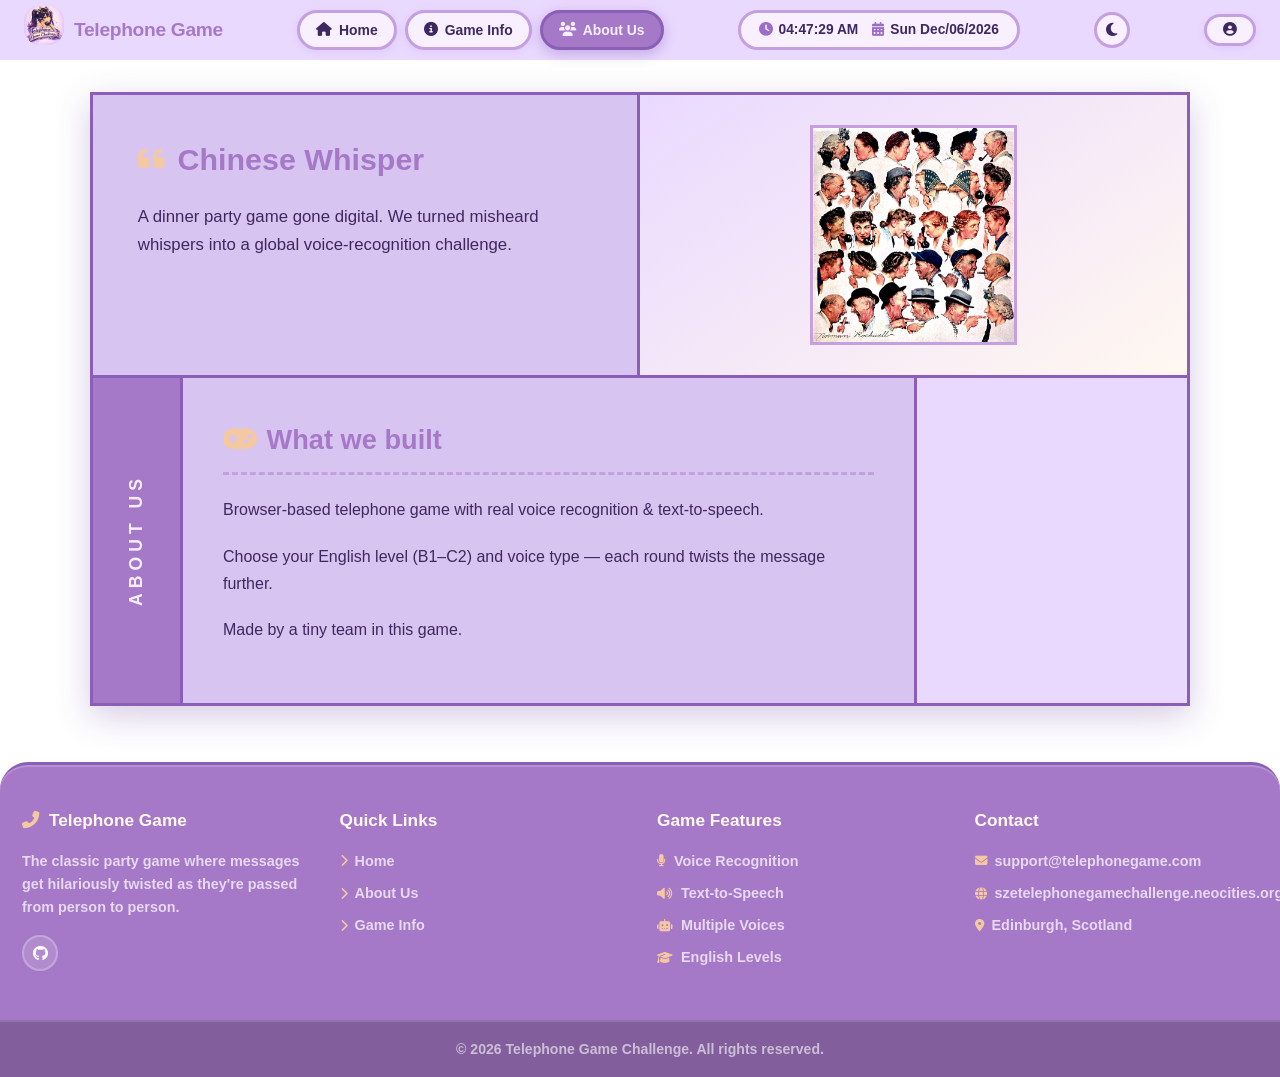
==== about.html @ 2fa6c21f "Add Telephone Game Challenge website files" ====
<!DOCTYPE html>
<html lang="en">
<head>
    <meta charset="UTF-8">
    <meta name="viewport" content="width=device-width, initial-scale=1.0">
    <title>Telephone Game Challenge – About Us</title>
    <link rel="stylesheet" href="./styles/style.css">
    <link rel="stylesheet" href="https://cdnjs.cloudflare.com/ajax/libs/font-awesome/6.4.0/css/all.min.css">
    <link href="https://fonts.googleapis.com/css2?family=Poppins:wght@300;400;600;700;800&display=swap" rel="stylesheet">
</head>
<body>
    <nav class="navbar">
        <div class="nav-container">
            <div class="nav-brand">
                <a href="./index.html"><img src="./images/logo.png"/></a>
                <span>Telephone Game</span>
            </div>
            <div class="nav-menu" id="navMenu">
                <a href="index.html" class="nav-link"><i class="fas fa-home"></i> Home</a>
                <a href="gameinfo.html" class="nav-link"><i class="fas fa-info-circle"></i> Game Info</a>
                <a href="about.html" class="nav-link active"><i class="fas fa-users"></i> About Us</a>
            </div>
            <div class="nav-clock">
                <div class="clock-item"><i class="fas fa-clock"></i><span id="navTime">--:--:-- --</span></div>
                <div class="clock-item"><i class="fas fa-calendar-alt"></i><span id="navDate">---</span></div>
            </div>
            <div class="nav-actions">
                <button class="nav-btn" id="themeToggle"><i class="fas fa-moon"></i></button>
                <button class="nav-btn menu-toggle" id="menuToggle"><i class="fas fa-bars"></i></button>
            </div>
            <div class="nav-actions">
                <a href="#" class="nav-link" id="accountNavLink"><i class="fas fa-user-circle"></i></a>
            </div>
        </div>
    </nav>

    <!-- ========== ACCOUNT MODAL (minimal for functionality) ========== -->
    <div class="modal" id="accountModal">
        <div class="modal-content account-modal">
            <div class="account-header"><i class="fas fa-user-circle account-avatar"></i><h2 id="accountName">Player Name</h2><p class="account-member-since">Member since <span id="memberSince">Just now</span></p></div>
            <div class="account-stats" style="display:grid;grid-template-columns:repeat(3,1fr);gap:10px;margin-bottom:18px;">
                <div class="account-stat-card"><i class="fas fa-gamepad"></i><div><h4>Games</h4><p id="gamesPlayed">0</p></div></div>
                <div class="account-stat-card"><i class="fas fa-trophy"></i><div><h4>Best</h4><p id="bestScore">0</p></div></div>
                <div class="account-stat-card"><i class="fas fa-chart-line"></i><div><h4>Avg</h4><p id="avgAccuracy">0%</p></div></div>
            </div>
            <div class="account-actions"><button class="btn edit-name-btn" id="editNameBtn"><i class="fas fa-edit"></i> Change Name</button><button class="btn close-account-btn" id="closeAccountBtn"><i class="fas fa-times"></i> Close</button></div>
        </div>
    </div>
    <div class="modal" id="editNameModal"><div class="modal-content"><h2>Edit name</h2><div class="setting-group"><label>New Name</label><input type="text" id="newUserName" maxlength="20"></div><div class="modal-buttons"><button class="btn save-btn" id="saveNewName">Save</button><button class="btn cancel-btn" id="cancelEditName">Cancel</button></div></div></div>

    <!-- ========== MAIN ABOUT CONTENT – TWO RECTANGLES TOUCHING ========== -->
    <main style="max-width:1200px;margin:2rem auto;padding:0 2rem;">
        <div class="about-stack">
            <!-- TOP RECTANGLE (two columns) -->
            <div class="top-about">
                <div class="top-text">
                    <h2><i class="fas fa-quote-left"></i>Chinese Whisper</h2>
                    <p>A dinner party game gone digital. We turned misheard whispers into a global voice‑recognition challenge.</p>
                </div>
                <div class="top-image">
                    <!-- image placeholder with fallback (exactly as your previous code) -->
                    <img src="./images/whisper.jpg" alt="whisper" onerror="this.style.display='none'; this.parentElement.innerHTML='<i class=\'fas fa-phone-alt\' style=\'font-size:5rem;color:var(--accent-purple);\'></i><p style=\'margin-top:0.5rem;color:var(--text-mid);\'>whisper illustration</p>'">
                </div>
            </div>
            <!-- BOTTOM RECTANGLE (three columns) – directly attached -->
            <div class="bottom-about">
                <div class="bottom-label"><span>ABOUT US</span></div>
                <div class="bottom-center">
                    <h2><i class="fas fa-gamepad"></i> What we built</h2>
                    <p>Browser‑based telephone game with real voice recognition & text‑to‑speech.</p>
                    <p>Choose your English level (B1–C2) and voice type — each round twists the message further.</p>
                    <p>Made by a tiny team in this game.</p>
                </div>
                <div class="bottom-right"></div> <!-- empty as requested -->
            </div>
        </div>
    </main>

    <footer class="footer">
        <div class="footer-content">
            <div class="footer-section">
                <h3><i class="fas fa-phone-alt"></i> Telephone Game</h3>
                <p>The classic party game where messages get hilariously twisted as they're passed from person to person.</p>
                <div class="social-links"><a href="#" class="social-link"><i class="fab fa-github"></i></a></div>
            </div>
            <div class="footer-section">
                <h3>Quick Links</h3>
                <ul class="footer-links">
                    <li><a href="index.html"><i class="fas fa-chevron-right"></i> Home</a></li>
                    <li><a href="about.html"><i class="fas fa-chevron-right"></i> About Us</a></li>
                    <li><a href="gameinfo.html"><i class="fas fa-chevron-right"></i> Game Info</a></li>
                </ul>
            </div>
            <div class="footer-section">
                <h3>Game Features</h3>
                <ul class="footer-links">
                    <li><i class="fas fa-microphone"></i> Voice Recognition</li>
                    <li><i class="fas fa-volume-up"></i> Text-to-Speech</li>
                    <li><i class="fas fa-robot"></i> Multiple Voices</li>
                    <li><i class="fas fa-graduation-cap"></i> English Levels</li>
                </ul>
            </div>
            <div class="footer-section">
                <h3>Contact</h3>
                <ul class="footer-links">
                    <li><i class="fas fa-envelope"></i> support@telephonegame.com</li>
                    <li><i class="fas fa-globe"></i> szetelephonegamechallenge.neocities.org</li>
                    <li><i class="fas fa-map-marker-alt"></i> Edinburgh, Scotland</li>
                </ul>
            </div>
        </div>
        <div class="footer-bottom">
            <div class="footer-bottom-content">
                <p>&copy; 2026 Telephone Game Challenge. All rights reserved.</p>
            </div>
        </div>
    </footer>

        <script src="./scripts/game.js"></script>

</body>
</html>
---- styles/style.css ----
* { margin: 0; padding: 0; box-sizing: border-box; }

:root {
    --bg:           #EDE0FF;      
    --bg-deep:      #C9B0E8;      

    /* Panel layers — from image: mid-purple panels with lighter insets */
    --panel-dark:   #A678C8;      
    --panel-mid:    #C4A8E0;      
    --panel-light:  #D8C4F0;      
    --panel-inset:  #EAD9FF;     
    --panel-cream:  #FFF8F0;     
    --panel-white:  #F8F0FF;      

    /* Borders — the signature double-outline from both images */
    --border-outer: #8B5FB8;      
    --border-inner: #C4A0E0;     
    --border-w:     3px;

    /* Accents */
    --accent-purple: #9B6DC8;
    --accent-pink:   #E8A8CC;
    --accent-warm:   #F4C8A0;    
    --accent-blue:   #A0C4F0;   
    --accent-yellow: #F8E08C;    

    /* Text */
    --text-dark:    #3E2860;
    --text-mid:     #6B4898;
    --text-muted:   #9878C0;
    --text-light:   #F5EEFF;
    --text-cream:   #7A5040;      /* warm text on cream bg */

    /* Shape */
    --radius-xl:   28px;
    --radius-lg:   20px;
    --radius-md:   14px;
    --radius-sm:   10px;
    --radius-pill: 50px;

    /* Shadow */
    --shadow-sm:   0 4px 12px rgba(120, 70, 180, 0.15);
    --shadow-md:   0 6px 20px rgba(100, 60, 160, 0.20);
    --shadow-lg:   0 10px 32px rgba(90, 50, 150, 0.25);

    /* Double border mixin helper */
    --dbl-border: var(--border-w) solid var(--border-outer);

    --transition: all 0.26s cubic-bezier(0.4, 0, 0.2, 1);
}

/* ── Scrollbar ── */
::-webkit-scrollbar { width: 8px; }
::-webkit-scrollbar-track { background: var(--bg); border-radius: 10px; }
::-webkit-scrollbar-thumb { background: var(--panel-mid); border-radius: 10px; border: 2px solid var(--bg); }
::-webkit-scrollbar-thumb:hover { background: var(--panel-dark); }

/* ================================================================
   BODY
   ================================================================ */
body {
    font-family: 'Nunito', 'Quicksand', sans-serif;
    min-height: 100vh;
    color: var(--text-dark);
    line-height: 1.6;
    overflow-x: hidden;
}

/* ================================================================
   CONTAINER  — double-border frame like the cat/bunny stream panels
   ================================================================ */
.container {
    max-width: 1400px;
    margin: 24px auto;
    padding: 26px 22px;
    position: relative;
    z-index: 1;

}

.container::before {
    content: '';
    position: absolute;
    inset: 4px;
    pointer-events: none;
    z-index: 0;
}

.container > * { position: relative; z-index: 1; }

/* ================================================================
   NAVIGATION BAR
   ================================================================ */
.navbar {
    background: var(--panel-inset);
    position: sticky;
    top: 0;
    z-index: 1000;
    width: 100%;
}

.nav-container {
    max-width: 1400px;
    margin: 0 auto;
    padding: 5px 24px;
    display: flex;
    justify-content: space-between;
    align-items: center;
    gap: 18px;
}

.nav-brand {
    display: flex;
    align-items: center;
    gap: 10px;
    font-size: 1.2rem;
    font-weight: 900;
    color: var(--panel-dark);
    white-space: nowrap;
    letter-spacing: -0.3px;
}

.nav-brand img {
    width: 40px;           
    height: 40px;        
    border-radius: 40%;    
    object-fit: cover;   
}

.nav-brand i { font-size: 1.4rem; color: var(--accent-purple); }

.nav-menu { display: flex; gap: 8px; flex-wrap: nowrap; }
@media (max-width: 768px) {
    .nav-brand img {
        width: 32px;
        height: 32px;
    }
}

/* Nav links — pill shape with double-border feel */
.nav-link {
    color: var(--text-dark);
    text-decoration: none;
    font-weight: 700;
    padding: 6px 16px;
    border-radius: var(--radius-pill);
    border: var(--border-w) solid var(--border-inner);
    background: var(--panel-white);
    transition: var(--transition);
    display: flex;
    align-items: center;
    gap: 7px;
    font-size: 0.87rem;
    white-space: nowrap;
    box-shadow: 0 2px 8px rgba(120,70,180,0.10);
}

.nav-link:hover {
    background: var(--panel-mid);
    border-color: var(--border-outer);
    color: var(--text-dark);
    transform: translateY(-2px);
    box-shadow: var(--shadow-sm);
}

.nav-link.active {
    background: var(--panel-dark);
    border-color: var(--border-outer);
    color: var(--text-light);
    box-shadow: 0 4px 14px rgba(100,60,160,0.30);
}

.nav-actions { display: flex; align-items: center; gap: 8px; flex-shrink: 0; }

.nav-btn {
    background: var(--panel-white);
    border: var(--border-w) solid var(--border-inner);
    cursor: pointer;
    width: 36px; height: 36px;
    border-radius: 50%;
    display: flex; align-items: center; justify-content: center;
    transition: var(--transition);
    color: var(--text-dark);
    font-size: 0.95rem;
    flex-shrink: 0;
}

.nav-btn:hover {
    background: var(--panel-mid);
    border-color: var(--border-outer);
    transform: scale(1.1) rotate(8deg);
}

.nav-clock {
    display: flex;
    gap: 14px;
    background: var(--panel-white);
    border: var(--border-w) solid var(--border-inner);
    padding: 6px 18px;
    border-radius: var(--radius-pill);
    flex-shrink: 0;
}

.clock-item {
    display: flex; align-items: center; gap: 6px;
    color: var(--text-dark);
    font-size: 0.86rem; font-weight: 700;
    white-space: nowrap;
}

.clock-item i { color: var(--accent-purple); }

.menu-toggle { display: none; }

/* ================================================================
   GAME HEADER
   ================================================================ */
.game-header {
    text-align: center;
    padding: 18px 0 16px;
    position: relative;
}

/* Cat ear decorators */
.game-header::before,
.game-header::after {
    content: '🐱';
    font-size: 1.4rem;
    position: absolute;
    top: 12px;
    opacity: 0.55;
}
.game-header::before { left: 20px; }
.game-header::after  { right: 20px; }

.game-header h1 {
    font-size: 1.65rem;
    font-weight: 900;
    color: var(--panel-dark);
    letter-spacing: -0.5px;
    text-shadow: 0 2px 0 rgba(255,255,255,0.70);
}

.game-header h1 i { color: var(--accent-purple); margin-right: 8px; }

.subtitle {
    font-size: 0.90rem;
    color: var(--text-mid);
    font-weight: 600;
    margin-top: 4px;
}

/* ================================================================
   GAME AREA
   ================================================================ */
.game-area {
    display: grid;
    grid-template-columns: 92px 1fr 292px;
    gap: 14px;
    height: calc(100vh - 165px);
    min-height: 0;
}

/* ================================================================
   LEFT STATS PANEL
   ================================================================ */
.game-stats-left { height: 100%; display: flex; flex-direction: column; }

.stats-vertical {
    flex: 1;
    background: var(--panel-dark);
    border: var(--border-w) solid var(--border-outer);
    border-radius: var(--radius-lg);
    padding: 10px 8px;
    box-shadow: var(--shadow-md);
    display: flex;
    flex-direction: column;
    gap: 8px;
    justify-content: space-evenly;
    overflow: hidden;
    /* inner white ring */
    box-shadow: inset 0 0 0 2px rgba(255,255,255,0.25), var(--shadow-md);
}

.stat-item {
    display: flex;
    flex-direction: column;
    align-items: center;
    justify-content: center;
    position: relative;
    padding: 10px 6px;
    background: rgba(255,255,255,0.18);
    border: 2px solid rgba(255,255,255,0.30);
    border-radius: var(--radius-md);
    transition: var(--transition);
    cursor: pointer;
    width: 100%; flex: 1;
}

.stat-item:hover {
    background: rgba(255,255,255,0.32);
    border-color: rgba(255,255,255,0.60);
    transform: translateX(3px) scale(1.03);
    box-shadow: 0 4px 12px rgba(0,0,0,0.15);
}

.stat-item:hover .stat-label i,
.stat-item:hover .stat-value { color: white; }

.stat-label { display: flex; flex-direction: column; align-items: center; width: 100%; }

.stat-label i {
    font-size: 1.3rem;
    color: var(--accent-warm);
    transition: var(--transition);
    margin-bottom: 4px;
}

.stat-label span {
    font-size: 0; opacity: 0; visibility: hidden;
    transition: all 0.2s ease; font-weight: 700;
}

.stat-item:hover .stat-label span {
    font-size: 0.76rem; opacity: 1; visibility: visible;
    margin-top: 2px; color: rgba(255,255,255,0.90);
}

.stat-value {
    font-size: 1.2rem; font-weight: 900;
    color: var(--panel-cream);
    line-height: 1.1; margin-top: 3px;
    transition: var(--transition);
}

.stat-item::after {
    content: attr(data-tooltip);
    position: absolute; left: 110%; top: 50%;
    transform: translateY(-50%);
    background: var(--text-dark); color: var(--text-light);
    padding: 6px 12px; border-radius: var(--radius-sm);
    font-size: 0.80rem; white-space: nowrap;
    opacity: 0; visibility: hidden; transition: all 0.2s;
    pointer-events: none; z-index: 10;
    border: 2px solid var(--border-inner); font-weight: 600;
    box-shadow: var(--shadow-sm);
}

.stat-item:hover::after { opacity: 1; visibility: visible; left: 105%; }

/* ================================================================
   CENTER CONTENT
   ================================================================ */
.game-center-content {
    display: flex; flex-direction: column;
    gap: 10px; height: 100%; min-height: 0; overflow: hidden;
}

/* Player Chain */
.player-chain {
    display: flex; justify-content: center; align-items: center;
    flex-wrap: wrap; gap: 8px;
    /* background: var(--panel-inset); */
    /* border: var(--border-w) solid var(--border-outer);
    border-radius: var(--radius-pill); */
    padding: 11px 18px;
    box-shadow: inset 0 0 0 2px rgba(255,255,255,0.45), var(--shadow-sm);
    flex-shrink: 0;
}

.player {
    text-align: center; padding: 8px 12px;
    border-radius: var(--radius-pill);
    background: var(--panel-white);
    min-width: 76px; transition: var(--transition);
}

.player.active {
    background: var(--panel-dark); color: var(--text-light);
    border-color: var(--border-outer);
    transform: scale(1.07);
    box-shadow: 0 6px 18px rgba(100,60,160,0.35);
}

.player.completed { background: var(--panel-mid); opacity: 0.80; }

.player-avatar { font-size: 1.45rem; margin-bottom: 2px; }

.player-name {
    font-weight: 800; font-size: 0.80rem; margin-bottom: 2px;
    color: var(--text-dark);
}

.player.active .player-name { color: var(--text-light); }
.player-status { font-size: 0.68rem; opacity: 0.80; }

.phone-line {
    width: 26px; height: 2px;
    background: var(--border-outer); position: relative;
}

.phone-line::before {
    content: '📞'; position: absolute;
    top: 50%; left: 50%;
    transform: translate(-50%, -50%);
    background: var(--panel-inset);
    padding: 3px; border-radius: 50%; font-size: 0.72rem;
}

/* Message Area */
.message-area { flex: 1; min-height: 0; overflow-y: auto; }

/* Message Boxes */
.message-box {
    background: var(--panel-inset);
    border: var(--border-w) solid var(--border-outer);
    border-radius: var(--radius-lg);
    padding: 16px 18px;
    box-shadow: inset 0 0 0 2px rgba(255,255,255,0.50), var(--shadow-sm);
}

.message-box h3 {
    font-size: 0.98rem; font-weight: 900;
    margin-bottom: 10px; color: var(--panel-dark);
    display: flex; align-items: center; gap: 8px;
}

/* Accent stripe */
.current-turn {
    border-left: 6px solid var(--panel-dark);
    background: var(--panel-white);
}

.turn-info { text-align: center; margin-bottom: 12px; }

.player-turn {
    font-size: 1.2rem; font-weight: 900;
    color: var(--panel-dark); margin-bottom: 3px;
}

.instruction { color: var(--text-mid); font-size: 0.84rem; font-weight: 600; }

/* Message to Remember*/
.message-to-remember {
    background: var(--panel-cream);
    border: var(--border-w) solid var(--border-outer);
    border-radius: var(--radius-md);
    padding: 14px;
    margin-bottom: 12px;
    text-align: center;
    box-shadow: inset 0 0 0 2px rgba(255,255,255,0.70);
}

.message-display {
    font-size: 1.25rem; font-weight: 800;
    color: var(--text-cream);
    margin-bottom: 10px;
    min-height: 50px;
    display: flex; align-items: center; justify-content: center;
    word-break: break-word;
}

.message-timer { display: flex; align-items: center; gap: 10px; }

.timer-bar {
    flex: 1; height: 8px;
    background: var(--panel-mid);
    border-radius: 10px; overflow: hidden;
    border: 2px solid var(--border-inner);
}

.timer-progress {
    height: 100%;
    background: linear-gradient(to right, var(--panel-dark), var(--accent-pink));
    width: 100%; transition: width 1s linear; border-radius: 8px;
}

/* Input Area */
.input-area { margin-top: 10px; }

.input-area h4 {
    margin-bottom: 8px; color: var(--panel-dark);
    font-size: 0.88rem; font-weight: 800;
}

.input-group { display: flex; gap: 8px; margin-bottom: 12px; }

.input-group input {
    flex: 1;
    padding: 10px 16px;
    border: var(--border-w) solid var(--border-outer);
    border-radius: var(--radius-pill);
    font-size: 0.91rem; font-family: inherit;
    background: var(--panel-cream); color: var(--text-cream);
    font-weight: 700; transition: var(--transition);
}

.input-group input:focus {
    outline: none;
    border-color: var(--panel-dark);
    box-shadow: 0 0 0 3px rgba(100,60,160,0.18);
}

.input-group input::placeholder { color: var(--text-muted); }

/* ── Shared button base ── */
.btn, .submit-btn, .action-btn, .tts-btn,
.voice-btn, .voice-stop-btn, .use-voice-btn,
.try-again-btn, .save-btn, .cancel-btn,
.play-again-btn, .main-menu-btn,
.edit-name-btn, .close-account-btn {
    font-family: 'Nunito', sans-serif; font-weight: 800;
    border-radius: var(--radius-pill);
    border: var(--border-w) solid transparent;
    cursor: pointer; transition: var(--transition);
    display: inline-flex; align-items: center;
    justify-content: center; gap: 7px;
}

.submit-btn {
    background: var(--panel-dark); color: var(--text-light);
    border-color: var(--border-outer);
    padding: 10px 20px; font-size: 0.87rem;
    box-shadow: 0 4px 12px rgba(100,60,160,0.28);
}

.submit-btn:hover {
    background: var(--accent-purple);
    transform: translateY(-2px); box-shadow: var(--shadow-md);
}

/* Results */
.results {
    margin-top: 10px;
    border-left: 6px solid var(--panel-mid);
}

.results-content {
    background: var(--panel-light);
    padding: 12px; border-radius: var(--radius-md);
    border: 2px solid var(--border-inner);
}

.result-item {
    display: flex; justify-content: space-between;
    align-items: center; padding: 7px 0;
    border-bottom: 1px solid var(--panel-mid);
}

.result-item:last-child { border-bottom: none; }
.result-label { font-weight: 700; color: var(--text-mid); font-size: 0.87rem; }
.result-value { font-weight: 700; color: var(--text-dark); max-width: 60%; text-align: right; font-size: 0.87rem; }
.result-percentage { font-size: 1.1rem; font-weight: 900; color: var(--panel-dark); }

.result-message {
    margin-top: 8px; padding: 8px 12px;
    border-radius: var(--radius-md); text-align: center;
    font-weight: 700; font-size: 0.87rem;
    background: var(--panel-inset); border: 2px solid var(--border-inner);
}

/* ================================================================
   RIGHT PANEL
   ================================================================ */
.game-right-panel {
    display: flex; flex-direction: column;
    gap: 12px; height: 100%; min-height: 0; overflow: hidden;
}

/* Panel header */
.panel-header {
    font-size: 0.93rem; font-weight: 900;
    padding-bottom: 10px;
    border-bottom: 2px solid rgba(255,255,255,0.35);
    display: flex; align-items: center; gap: 8px;
    color: var(--text-light); flex-shrink: 0;
    letter-spacing: 0.3px;
}

.panel-header i { color: var(--accent-warm); font-size: 1rem; }

/* Voice Settings Panel */
.voice-settings-panel {
    background: var(--panel-dark);
    border: var(--border-w) solid var(--border-outer);
    border-radius: var(--radius-lg);
    padding: 14px;
    box-shadow: inset 0 0 0 2px rgba(255,255,255,0.22), var(--shadow-md);
    color: var(--text-light);
    display: flex; flex-direction: column; gap: 10px;
    flex-shrink: 0;
}

.voice-controls-row { display: flex; gap: 10px; justify-content: space-between; }

.voice-control-item { flex: 1; display: flex; flex-direction: column; gap: 6px; }

.voice-control-label {
    display: flex; align-items: center; gap: 6px;
    font-size: 0.78rem; font-weight: 800;
    opacity: 0.90; white-space: nowrap;
}

.voice-control-label i { color: var(--accent-warm); }

.voice-select {
    padding: 7px 10px;
    border-radius: var(--radius-pill);
    border: 2px solid rgba(255,255,255,0.28);
    background: rgba(255,255,255,0.15);
    color: var(--text-light);
    font-family: 'Nunito', inherit; font-size: 0.80rem; font-weight: 700;
    cursor: pointer; transition: var(--transition); width: 100%;
}

.voice-select:hover { background: rgba(255,255,255,0.25); }
.voice-select option { background: var(--panel-dark); color: white; }

.voice-panel-status {
    font-size: 0.80rem;
    background: rgba(255,255,255,0.14);
    padding: 6px 12px; border-radius: var(--radius-pill);
    text-align: center; color: rgba(255,255,255,0.90);
    border: 1px solid rgba(255,255,255,0.20); font-weight: 600;
}

.voice-panel-status:empty { display: none; }

/* Game Controls Panel  */
.game-controls-panel {
    background: var(--panel-light);
    border: var(--border-w) solid var(--border-outer);
    border-radius: var(--radius-lg);
    padding: 14px;
    box-shadow: inset 0 0 0 2px rgba(255,255,255,0.50), var(--shadow-sm);
    display: flex; flex-direction: column; gap: 40px;
    flex: 1; min-height: 0; overflow: hidden;
}

.game-controls-panel .panel-header {
    color: var(--panel-dark);
    border-bottom-color: var(--border-inner);
}

.game-controls-panel .panel-header i { color: var(--accent-purple); }

.button-row { display: flex; gap: 8px; width: 100%; }
.button-row.centered { justify-content: center; }
.button-row.centered .action-btn { max-width: 200px; min-width: 140px; }

/* Action Buttons */
.action-btn {
    padding: 10px 12px;
    border: var(--border-w) solid rgba(255,255,255,0.30);
    border-radius: var(--radius-pill);
    font-family: 'Nunito', sans-serif; font-size: 0.81rem; font-weight: 900;
    cursor: pointer; transition: var(--transition);
    display: flex; align-items: center; justify-content: center;
    gap: 6px; flex: 1; color: white;
    position: relative; overflow: hidden;
    box-shadow: 0 3px 10px rgba(100,60,160,0.20),
                inset 0 1px 0 rgba(255,255,255,0.25);
}

.action-btn i { font-size: 0.87rem; transition: transform 0.3s; }

.action-btn::before {
    content: ''; position: absolute;
    top: 0; left: -100%; width: 100%; height: 100%;
    background: linear-gradient(90deg, transparent, rgba(255,255,255,0.22), transparent);
    transition: left 0.5s;
}

.action-btn:hover::before { left: 100%; }
.action-btn:hover { transform: translateY(-3px); box-shadow: var(--shadow-md); }
.action-btn:hover i { transform: scale(1.12); }
.action-btn:active { transform: translateY(-1px); }
.action-btn:disabled { opacity: 0.42; cursor: not-allowed; transform: none; pointer-events: none; }

/* Button colors — purple family */
.start-btn      { background: linear-gradient(135deg, #7B63C0, #9078D0); border-color: #6050B0; }
.next-btn       { background: linear-gradient(135deg, #9078C8, #A088D8); border-color: #8068B8; }
.restart-btn    { background: linear-gradient(135deg, #A878C0, #B888D0); border-color: #9868B0; }
.categories-btn { background: linear-gradient(135deg, #8868B8, #9878C8); border-color: #7858A8; }
.settings-btn   { background: linear-gradient(135deg, #9888C0, #A898D0); border-color: #8878B0; }

.panel-footer {
    margin-top: auto; padding-top: 8px;
    border-top: 2px solid var(--border-inner);
    display: flex; align-items: center; justify-content: center;
    gap: 8px; font-size: 0.76rem; font-weight: 800;
    color: var(--text-muted);
}

.panel-footer i { color: var(--accent-purple); }

/* ================================================================
   TTS & VOICE
   ================================================================ */
.tts-control {
    display: flex; align-items: center;
    justify-content: center; gap: 12px; margin: 8px 0;
}

.tts-btn {
    background: var(--panel-dark); color: var(--text-light);
    padding: 8px 18px; border-radius: var(--radius-pill);
    border: var(--border-w) solid var(--border-outer);
    cursor: pointer; transition: var(--transition);
    font-size: 0.84rem; font-weight: 800; font-family: 'Nunito', inherit;
}

.tts-btn:hover { transform: scale(1.05); box-shadow: var(--shadow-md); }
.tts-btn.speaking { animation: pulse 1s infinite; background: var(--accent-pink); border-color: #D088B8; }

.tts-status { font-size: 0.86rem; color: var(--text-mid); font-weight: 600; }

/* Input Tabs */
.input-tabs {
    display: flex; gap: 8px;
    margin-bottom: 10px;
    border-bottom: 2px solid var(--border-inner);
    padding-bottom: 8px;
}

.tab-btn {
    background: var(--panel-light); border: 2px solid var(--border-inner);
    padding: 6px 14px; font-size: 0.84rem; font-weight: 800;
    cursor: pointer; border-radius: var(--radius-pill);
    transition: var(--transition);
    display: flex; align-items: center; gap: 6px;
    color: var(--text-dark); font-family: 'Nunito', inherit;
}

.tab-btn.active { background: var(--panel-dark); color: var(--text-light); border-color: var(--border-outer); }
.tab-btn:hover:not(.active) { background: var(--panel-mid); border-color: var(--border-outer); }

/* Voice Controls */
.voice-controls { display: flex; gap: 12px; margin-bottom: 16px; }

.voice-btn {
    background: var(--panel-dark); color: var(--text-light);
    padding: 12px 22px; border-radius: var(--radius-pill);
    border: var(--border-w) solid var(--border-outer);
    cursor: pointer; transition: var(--transition);
    display: flex; align-items: center; gap: 8px;
    font-size: 0.96rem; font-weight: 800; font-family: 'Nunito', inherit;
}

.voice-btn:hover { transform: scale(1.04); box-shadow: var(--shadow-md); }
.voice-btn.listening { animation: pulse 1s infinite; background: var(--accent-pink); }

.voice-stop-btn {
    background: var(--panel-mid); color: var(--text-dark);
    padding: 12px 22px; border-radius: var(--radius-pill);
    border: var(--border-w) solid var(--border-inner);
    cursor: pointer; transition: var(--transition);
    display: flex; align-items: center; gap: 8px;
    font-size: 0.96rem; font-weight: 800; font-family: 'Nunito', inherit;
}

.voice-stop-btn:hover:not(:disabled) { background: var(--panel-light); transform: scale(1.04); }

.voice-status {
    background: var(--panel-light); border: 2px solid var(--border-inner);
    padding: 10px 14px; border-radius: var(--radius-md);
    margin-bottom: 12px; text-align: center;
    color: var(--text-mid); font-style: italic; font-weight: 600;
}

.voice-result {
    background: var(--panel-cream); border: var(--border-w) solid var(--border-outer);
    padding: 14px; border-radius: var(--radius-md);
    margin-bottom: 14px; font-size: 1.05rem;
    min-height: 52px; display: flex; align-items: center;
    justify-content: center; color: var(--text-cream); font-weight: 700;
}

.voice-match {
    background: var(--panel-light); border: var(--border-w) solid var(--border-outer);
    padding: 14px; border-radius: var(--radius-md);
    margin-top: 14px; border-left: 6px solid var(--panel-dark);
}

.voice-match h5 {
    color: var(--panel-dark); margin-bottom: 10px;
    display: flex; align-items: center; gap: 8px;
    font-size: 0.96rem; font-weight: 900;
}

.match-result {
    padding: 10px; border-radius: var(--radius-sm);
    margin-bottom: 10px; text-align: center; font-weight: 800;
}

.match-result.perfect { background: #d6f0d6; color: #2a6a2a; border: 2px solid #a8d8a8; }
.match-result.good    { background: var(--panel-light); color: var(--text-dark); border: 2px solid var(--border-inner); }
.match-result.poor    { background: #f5dce4; color: #8a1030; border: 2px solid #e0a8b8; }

.use-voice-btn {
    background: var(--panel-dark); color: var(--text-light);
    padding: 8px 18px; border-radius: var(--radius-pill);
    border: var(--border-w) solid var(--border-outer);
    cursor: pointer; margin-right: 8px;
    transition: var(--transition); font-weight: 800; font-family: 'Nunito', inherit;
}

.try-again-btn {
    background: var(--panel-mid); color: var(--text-dark);
    padding: 8px 18px; border-radius: var(--radius-pill);
    border: var(--border-w) solid var(--border-inner);
    cursor: pointer; transition: var(--transition);
    font-weight: 800; font-family: 'Nunito', inherit;
}

.use-voice-btn:hover, .try-again-btn:hover { transform: translateY(-2px); box-shadow: var(--shadow-sm); }

@keyframes pulse {
    0%   { transform: scale(1); }
    50%  { transform: scale(1.05); }
    100% { transform: scale(1); }
}

/* ================================================================
   CATEGORIES MODAL
   ================================================================ */
.categories-modal {
    max-width: 700px !important; padding: 0 !important;
    overflow: hidden;
    background: var(--panel-inset);
    border: var(--border-w) solid var(--border-outer);
    border-radius: var(--radius-lg);
}

.categories-modal-header {
    background: var(--panel-dark); color: var(--text-light);
    padding: 18px 26px;
    display: flex; justify-content: space-between; align-items: center;
}

.categories-modal-header h2 {
    margin: 0; font-size: 1.25rem; font-weight: 900;
    display: flex; align-items: center; gap: 10px;
}

.modal-close-btn {
    background: rgba(255,255,255,0.18);
    border: 2px solid rgba(255,255,255,0.30);
    color: white; width: 34px; height: 34px;
    border-radius: 50%; display: flex; align-items: center;
    justify-content: center; cursor: pointer;
    transition: var(--transition); font-size: 0.96rem;
}

.modal-close-btn:hover { background: rgba(255,255,255,0.32); transform: scale(1.1); }

.categories-modal-body { padding: 22px; max-height: 60vh; overflow-y: auto; }

.category-buttons-grid {
    display: grid;
    grid-template-columns: repeat(auto-fill, minmax(250px, 1fr));
    gap: 12px; margin-bottom: 22px;
}

.category-card {
    display: flex; align-items: center; gap: 12px;
    padding: 14px 16px;
    background: var(--panel-light);
    border: var(--border-w) solid var(--border-inner);
    border-radius: var(--radius-lg);
    cursor: pointer; transition: var(--transition);
    width: 100%; text-align: left;
}

.category-card:hover {
    transform: translateY(-3px);
    box-shadow: var(--shadow-md);
    border-color: var(--border-outer);
    background: var(--panel-mid);
}

.category-card.active {
    background: var(--panel-dark); border-color: var(--border-outer);
}

.category-card.active .category-info h3,
.category-card.active .category-info p,
.category-card.active .category-badge { color: white; }

.category-icon { font-size: 2.1rem; min-width: 42px; text-align: center; }

.category-info { flex: 1; }
.category-info h3 { margin: 0 0 4px; color: var(--text-dark); font-size: 1.05rem; font-weight: 900; }
.category-info p  { margin: 0 0 7px; color: var(--text-mid); font-size: 0.86rem; font-weight: 600; }

.category-badge {
    display: inline-block; padding: 2px 12px;
    background: rgba(100,60,160,0.12);
    border-radius: 20px; font-size: 0.76rem; font-weight: 800;
    color: var(--panel-dark); border: 1px solid var(--border-inner);
}

.category-card.active .category-badge { background: rgba(255,255,255,0.20); border-color: rgba(255,255,255,0.30); }

.category-preview {
    background: var(--panel-light);
    border: var(--border-w) solid var(--border-inner);
    border-radius: var(--radius-lg); padding: 16px;
}

.category-preview h4 {
    margin: 0 0 10px; color: var(--text-dark);
    display: flex; align-items: center; gap: 8px;
    font-size: 0.96rem; font-weight: 900;
}

.preview-message {
    padding: 14px; background: var(--panel-cream);
    border-radius: var(--radius-md);
    border: var(--border-w) solid var(--border-outer);
    border-left: 6px solid var(--panel-dark);
    font-size: 1.05rem; font-weight: 800;
    color: var(--text-cream); min-height: 66px;
    display: flex; align-items: center;
    justify-content: center; text-align: center;
}

.categories-modal-footer {
    padding: 14px 22px;
    background: var(--panel-light);
    border-top: var(--border-w) solid var(--border-inner);
    display: flex; justify-content: space-between;
    align-items: center; flex-wrap: wrap; gap: 12px;
}

.current-category-indicator {
    display: flex; align-items: center; gap: 6px;
    color: var(--text-mid); font-size: 0.90rem; font-weight: 800;
}

.current-category-indicator span:last-child {
    font-weight: 900; color: var(--panel-dark);
    background: var(--panel-mid); padding: 3px 14px;
    border-radius: 20px; border: 2px solid var(--border-outer);
}

.categories-modal-footer .modal-buttons { display: flex; gap: 10px; margin: 0; }

/* ================================================================
   MODALS
   ================================================================ */
.modal {
    display: none; position: fixed;
    top: 0; left: 0; width: 100%; height: 100%;
    background: rgba(50, 30, 80, 0.75);
    z-index: 2000; align-items: center;
    justify-content: center; overflow-y: auto;
    backdrop-filter: blur(5px);
}

.modal-content {
    background: var(--panel-inset);
    border: var(--border-w) solid var(--border-outer);
    border-radius: var(--radius-lg);
    padding: 34px;
    max-width: 500px; width: 90%;
    max-height: 90vh; overflow-y: auto;
    animation: slideUp 0.4s ease; margin: auto;
    box-shadow: inset 0 0 0 2px rgba(255,255,255,0.48), var(--shadow-lg);
}

.modal-content h2 {
    color: var(--panel-dark); font-weight: 900;
    margin-bottom: 14px;
    display: flex; align-items: center; gap: 10px;
}

.modal-content p { color: var(--text-mid); font-weight: 600; margin-bottom: 16px; }

.setting-group { margin-bottom: 16px; }

.setting-group label {
    display: flex; align-items: center; gap: 8px;
    font-weight: 800; color: var(--text-dark);
    margin-bottom: 8px; font-size: 0.90rem;
}

.setting-group label i { color: var(--accent-purple); }

.setting-group input[type="text"],
.setting-group select {
    width: 100%; padding: 10px 16px;
    border: var(--border-w) solid var(--border-outer);
    border-radius: var(--radius-pill);
    font-size: 0.90rem; font-family: 'Nunito', inherit;
    font-weight: 700; background: var(--panel-cream);
    color: var(--text-cream); transition: var(--transition);
}

.setting-group input:focus,
.setting-group select:focus {
    outline: none; border-color: var(--panel-dark);
    box-shadow: 0 0 0 3px rgba(100,60,160,0.18);
}

.setting-group small { color: var(--text-muted); font-size: 0.80rem; font-weight: 600; display: block; margin-top: 5px; }

.modal-buttons { display: flex; gap: 10px; margin-top: 18px; flex-wrap: wrap; }

.save-btn {
    background: var(--panel-dark); color: var(--text-light);
    border-color: var(--border-outer);
    padding: 10px 22px; font-size: 0.88rem;
}

.save-btn:hover { background: var(--accent-purple); transform: translateY(-2px); box-shadow: var(--shadow-sm); }

.cancel-btn {
    background: var(--panel-mid); color: var(--text-dark);
    border-color: var(--border-inner); padding: 10px 22px; font-size: 0.88rem;
}

.cancel-btn:hover { background: var(--panel-light); transform: translateY(-2px); }

.play-again-btn {
    background: var(--panel-dark); color: var(--text-light);
    border-color: var(--border-outer); padding: 10px 22px; font-size: 0.88rem;
}

.main-menu-btn {
    background: var(--panel-mid); color: var(--text-dark);
    border-color: var(--border-inner); padding: 10px 22px; font-size: 0.88rem;
}

/* Toggle switch */
.toggle-switch { display: flex; align-items: center; }
.toggle-switch input[type="checkbox"] { display: none; }

.toggle-slider {
    width: 50px; height: 26px;
    background: var(--panel-mid);
    border-radius: 20px;
    border: 2px solid var(--border-outer);
    position: relative; cursor: pointer; transition: var(--transition);
}

.toggle-slider::before {
    content: ''; position: absolute;
    top: 3px; left: 3px; width: 16px; height: 16px;
    background: white; border-radius: 50%;
    transition: var(--transition);
    box-shadow: 0 2px 4px rgba(0,0,0,0.20);
}

.toggle-switch input:checked + .toggle-slider { background: var(--panel-dark); border-color: var(--border-outer); }
.toggle-switch input:checked + .toggle-slider::before { transform: translateX(24px); }

@keyframes slideUp {
    from { opacity: 0; transform: translateY(40px); }
    to   { opacity: 1; transform: translateY(0); }
}

/* Account Modal */
.account-modal { max-width: 600px !important; }

.account-header {
    text-align: center; padding-bottom: 18px;
    border-bottom: 2px solid var(--border-inner); margin-bottom: 18px;
}

.account-avatar { font-size: 3.8rem; color: var(--accent-purple); margin-bottom: 8px; display: block; }
.account-member-since { color: var(--text-mid); font-size: 0.86rem; font-weight: 600; }

.account-stats {
    display: grid; grid-template-columns: repeat(3, 1fr);
    gap: 10px; margin-bottom: 18px;
}

.account-stat-card {
    background: var(--panel-light);
    border: var(--border-w) solid var(--border-inner);
    border-radius: var(--radius-md);
    padding: 12px; display: flex; align-items: center; gap: 10px;
}

.account-stat-card i { font-size: 1.5rem; color: var(--accent-purple); }
.account-stat-card h4 { font-size: 0.78rem; color: var(--text-mid); font-weight: 800; margin-bottom: 2px; }
.account-stat-card p  { font-size: 1.05rem; font-weight: 900; color: var(--panel-dark); }

.account-certificates h3 {
    color: var(--panel-dark); font-weight: 900;
    margin-bottom: 10px; display: flex; align-items: center; gap: 8px;
}

.certificates-grid { display: grid; grid-template-columns: repeat(auto-fill, minmax(130px, 1fr)); gap: 10px; }

.account-actions {
    display: flex; gap: 10px; margin-top: 18px;
    padding-top: 14px; border-top: 2px solid var(--border-inner);
}

.edit-name-btn {
    background: var(--panel-dark); color: var(--text-light);
    border-color: var(--border-outer); padding: 9px 20px; font-size: 0.87rem;
}

.close-account-btn {
    background: var(--panel-mid); color: var(--text-dark);
    border-color: var(--border-inner); padding: 9px 20px; font-size: 0.87rem;
}

/* Game Over */
.game-over-content { margin-bottom: 14px; }

.final-stats {
    display: grid; grid-template-columns: repeat(3, 1fr);
    gap: 10px; margin-bottom: 14px;
}

.final-stat {
    background: var(--panel-light);
    border: var(--border-w) solid var(--border-inner);
    border-radius: var(--radius-md); padding: 12px; text-align: center;
}

.final-stat h4 { font-size: 0.80rem; color: var(--text-mid); font-weight: 800; margin-bottom: 5px; }
.final-stat p  { font-size: 1.25rem; font-weight: 900; color: var(--panel-dark); }

.game-over-message {
    text-align: center; padding: 10px; border-radius: var(--radius-md);
    font-weight: 800; background: var(--panel-light);
    border: 2px solid var(--border-inner); margin-bottom: 10px;
}

.final-phrase {
    background: var(--panel-light); border: var(--border-w) solid var(--border-inner);
    border-radius: var(--radius-md); padding: 12px;
}

.final-phrase h4 { font-weight: 900; color: var(--panel-dark); margin-bottom: 5px; }

/* ================================================================
   HISTORY
   ================================================================ */
.history {
    background: var(--panel-inset);
    border: var(--border-w) solid var(--border-outer);
    border-radius: var(--radius-lg);
    padding: 22px;
    box-shadow: inset 0 0 0 2px rgba(255,255,255,0.48), var(--shadow-sm);
    margin-top: 18px;
}

.history h3 {
    font-weight: 900; color: var(--panel-dark);
    margin-bottom: 14px;
    display: flex; align-items: center; gap: 8px;
}

.history-list { max-height: 270px; overflow-y: auto; }

.empty-history {
    text-align: center; color: var(--text-muted);
    padding: 26px; font-style: italic; font-weight: 600;
}

/* History items */
.history-item {
    display: flex; align-items: center; justify-content: space-between;
    padding: 10px 16px;
    background: var(--panel-light);
    border: 2px solid var(--border-inner);
    border-radius: var(--radius-pill);
    margin-bottom: 8px; transition: var(--transition);
}

.history-item:hover { background: var(--panel-mid); transform: translateX(4px); }

.history-round { font-weight: 900; color: var(--panel-dark); min-width: 72px; }

.history-message {
    flex: 1; display: flex; align-items: center; gap: 12px;
    color: var(--text-dark); font-size: 0.90rem; font-weight: 600;
}

.history-original, .history-final {
    max-width: 185px; white-space: nowrap;
    overflow: hidden; text-overflow: ellipsis;
}

.history-accuracy { font-weight: 900; color: var(--accent-purple); min-width: 54px; text-align: right; }

/* ================================================================
   FOOTER
   ================================================================ */
.footer {
    background: var(--panel-dark);
    color: var(--text-light);
    margin-top: 56px;
    border-radius: 28px 28px 0 0;
    border-top: var(--border-w) solid var(--border-outer);
    box-shadow: inset 0 2px 0 rgba(255,255,255,0.20);
}

.footer-content {
    max-width: 1400px; margin: 0 auto;
    padding: 42px 22px;
    display: grid; grid-template-columns: repeat(auto-fit, minmax(230px, 1fr));
    gap: 34px;
}

.footer-section h3 {
    color: var(--panel-cream); margin-bottom: 16px;
    font-size: 1.08rem; font-weight: 900;
    display: flex; align-items: center; gap: 10px;
}

.footer-section h3 i { color: var(--accent-warm); }

.footer-section p {
    color: rgba(255,255,255,0.72); line-height: 1.6;
    margin-bottom: 16px; font-size: 0.90rem; font-weight: 600;
}

.social-links { display: flex; gap: 10px; }

.social-link {
    width: 36px; height: 36px;
    background: rgba(255,255,255,0.14);
    border: 2px solid rgba(255,255,255,0.24);
    border-radius: 50%;
    display: flex; align-items: center; justify-content: center;
    color: white; text-decoration: none;
    transition: var(--transition); font-size: 0.96rem;
}

.social-link:hover { background: var(--accent-pink); transform: translateY(-3px); }

.footer-links { list-style: none; }

.footer-links li {
    margin-bottom: 9px; display: flex; align-items: center; gap: 8px;
    color: rgba(255,255,255,0.72); font-size: 0.90rem; font-weight: 600;
}

.footer-links a {
    color: rgba(255,255,255,0.72); text-decoration: none;
    transition: var(--transition); display: flex; align-items: center; gap: 7px;
}

.footer-links a:hover { color: white; transform: translateX(5px); }
.footer-links i { color: var(--accent-warm); font-size: 0.78rem; }

.footer-bottom {
    background: rgba(0,0,0,0.22);
    padding: 16px 20px;
    border-top: 2px solid rgba(255,255,255,0.12);
}

.footer-bottom-content {
    max-width: 1400px; margin: 0 auto;
    display: flex; justify-content: space-between; align-items: center;
    flex-wrap: wrap; gap: 14px;
    color: rgba(255,255,255,0.60);
    font-size: 0.88rem; font-weight: 600;
}

.footer-bottom-links { display: flex; gap: 16px; }
.footer-bottom-links a { color: rgba(255,255,255,0.60); text-decoration: none; transition: var(--transition); }
.footer-bottom-links a:hover { color: white; }

/* ================================================================
   FOOTER BOTTOM - CENTERED
   ================================================================ */
.footer-bottom {
    background: rgba(0,0,0,0.22);
    padding: 16px 20px;
    border-top: 2px solid rgba(255,255,255,0.12);
}

.footer-bottom-content {
    max-width: 1400px;
    margin: 0 auto;
    display: flex;
    justify-content: center; 
    align-items: center;
    text-align: center;   
    flex-wrap: wrap;
    gap: 14px;
    color: rgba(255,255,255,0.60);
    font-size: 0.88rem;
    font-weight: 600;
}

.footer-bottom-links {
    display: flex;
    gap: 16px;
}

.footer-bottom-links a {
    color: rgba(255,255,255,0.60);
    text-decoration: none;
    transition: var(--transition);
}

.footer-bottom-links a:hover {
    color: white;
}
/* ================================================================
   DARK MODE
   ================================================================ */
body.dark-mode {
    --bg:          #1A1228;
    --bg-deep:     #231830;
    --panel-dark:  #9068C0;
    --panel-mid:   #3A2858;
    --panel-light: #2E2048;
    --panel-inset: #251840;
    --panel-cream: #2A2040;
    --panel-white: #201830;
    --border-outer:#7858A8;
    --border-inner:#4A3070;
    --text-dark:   #E0D0FF;
    --text-mid:    #B898E0;
    --text-muted:  #7860A8;
    --text-cream:  #C8B8F0;
}

body.dark-mode .navbar { background: var(--panel-inset); }
body.dark-mode .nav-link { color: var(--text-dark); }
body.dark-mode .nav-btn  { color: var(--text-dark); }

/* ================================================================
   REMOVE OLD UNUSED ELEMENTS
   ================================================================ */
.controls, .categories-container, .categories,
.voice-level-controls, .stats-container,
.game-voice-right, .game-controls-right,
.controls-vertical, .voice-vertical { display: none; }

/* ================================================================
   RESPONSIVE
   ================================================================ */
@media (max-width: 1200px) { .nav-clock { display: none; } }

@media (max-width: 992px) {
    .game-area { grid-template-columns: 1fr; height: auto; gap: 14px; }
    .game-stats-left { order: -2; height: auto; }
    .game-right-panel { order: -1; height: auto; overflow: visible; }
    .game-center-content { order: 0; height: auto; overflow: visible; }
    .message-area { overflow: visible; }
    .stats-vertical {
        display: grid; grid-template-columns: repeat(2, 1fr);
        gap: 10px; flex: none;
    }
    .stat-item { flex: none; }
    .voice-controls-row { flex-direction: row; }
}

@media (max-width: 768px) {
    .nav-menu {
        display: none; position: absolute;
        top: 100%; left: 0; right: 0;
        background: var(--panel-inset);
        flex-direction: column; padding: 14px;
        box-shadow: var(--shadow-lg);
        border-bottom: var(--border-w) solid var(--border-outer);
    }
    .nav-menu.active { display: flex; }
    .menu-toggle { display: flex; }
    .nav-clock { display: none; }
    .stats-vertical { grid-template-columns: repeat(2, 1fr); }
    .voice-controls-row { flex-direction: column; gap: 10px; }
    .button-row { flex-direction: column; }
    .button-row.centered .action-btn { max-width: 100%; min-width: unset; }
    .player-chain { flex-direction: column; }
    .phone-line { transform: rotate(90deg); margin: 10px 0; }
    .input-group { flex-direction: column; }
    .voice-controls { flex-direction: column; }
    .account-stats { grid-template-columns: 1fr; }
    .final-stats { grid-template-columns: 1fr; }
    .footer-content { grid-template-columns: 1fr; }
    .game-header::before, .game-header::after { display: none; }
}

@media (max-width: 480px) {
    .stats-vertical { grid-template-columns: 1fr; }
    .history-item { flex-direction: column; align-items: flex-start; }
    .nav-brand span { display: none; }
    .container { margin: 10px; padding: 14px 12px; }
}












/* ===== MIDDLE ABOUT SECTION ===== */
        .about-stack {
            max-width: 1100px;
            margin: 2rem auto 3rem;
            display: flex;
            flex-direction: column;
            box-shadow: var(--shadow-lg);
            border: var(--border-w) solid var(--border-outer);
            background: transparent;
        }
        /* top rectangle */
        .top-about {
            display: grid;
            grid-template-columns: 1fr 1fr;
            background: var(--panel-white);
            border-bottom: var(--border-w) solid var(--border-outer); /* shared edge */
        }
        .top-text {
            padding: 2.5rem 2.8rem;
            border-right: var(--border-w) solid var(--border-outer);
            background: var(--panel-light);
        }
        .top-text h2 {
            font-size: 1.9rem;
            font-weight: 800;
            color: var(--panel-dark);
            margin-bottom: 1.2rem;
            display: flex;
            align-items: center;
            gap: 0.8rem;
        }
        .top-text h2 i { color: var(--accent-warm); }
        .top-text p {
            font-size: 1.05rem;
            line-height: 1.7;
            color: var(--text-dark);
            margin-bottom: 1rem;
        }
        .top-image {
            background: var(--panel-cream);
            display: flex;
            align-items: center;
            justify-content: center;
            min-height: 280px;
            background: linear-gradient(145deg, var(--panel-inset), var(--panel-cream));
        }
        .top-image img {
            max-width: 90%;
            max-height: 220px;
            object-fit: contain;
            border: 3px solid var(--border-inner);
            border-radius: 0; 
        }
        /* bottom rectangle */
        .bottom-about {
            display: grid;
            grid-template-columns: 90px 1fr 270px;
            background: var(--panel-white);
        }
        .bottom-label {
            background: var(--panel-dark);
            display: flex;
            align-items: center;
            justify-content: center;
            border-right: var(--border-w) solid var(--border-outer);
        }
        .bottom-label span {
            writing-mode: vertical-rl;
            text-orientation: mixed;
            transform: rotate(180deg);
            font-size: 1.1rem;
            font-weight: 900;
            letter-spacing: 5px;
            text-transform: uppercase;
            color: var(--text-light);
        }
        .bottom-center {
            padding: 2.5rem 2.5rem;
            border-right: var(--border-w) solid var(--border-outer);
            background: var(--panel-light);
        }
        .bottom-center h2 {
            font-size: 1.7rem;
            font-weight: 800;
            color: var(--panel-dark);
            margin-bottom: 1.3rem;
            display: flex;
            align-items: center;
            gap: 0.6rem;
            padding-bottom: 0.7rem;
            border-bottom: 3px dashed var(--border-inner);
        }
        .bottom-center h2 i { color: var(--accent-warm); }
        .bottom-center p {
            font-size: 1rem;
            line-height: 1.7;
            color: var(--text-dark);
            margin-bottom: 1.2rem;
        }
        .bottom-right {
            background: var(--panel-inset);
        }
        .top-about, .bottom-about,
        .top-text, .top-image,
        .bottom-label, .bottom-center, .bottom-right {
            border-radius: 0 !important;
        }
















/* Game Info Page */
.info-page-main {
            max-width: 1200px;
            margin: 3rem auto;
            padding: 0 2rem;
        }

        .info-header {
            text-align: center;
            margin-bottom: 3rem;
        }

        .info-header h1 {
            font-size: 3.5rem;
            font-weight: 800;
            background: linear-gradient(135deg, var(--panel-dark), var(--accent-purple));
            -webkit-background-clip: text;
            -webkit-text-fill-color: transparent;
            background-clip: text;
            letter-spacing: 2px;
        }

        .info-header .subtitle {
            color: var(--text-muted);
            font-size: 1.2rem;
            margin-top: 0.5rem;
        }

        /* Steps grid - 4 cards */
        .steps-grid {
            display: grid;
            grid-template-columns: repeat(4, 1fr);
            gap: 1.5rem;
            margin-bottom: 3rem;
        }

        .step-card {
            background: var(--panel-white);
            border-radius: var(--radius-lg);
            padding: 2rem 1.5rem;
            box-shadow: var(--shadow-md);
            border: var(--border-w) solid var(--border-outer);
            position: relative;
            transition: var(--transition);
        }

        .step-card:hover {
            transform: translateY(-5px);
            box-shadow: var(--shadow-lg);
            border-color: var(--border-outer);
        }

        .step-number {
            width: 50px;
            height: 50px;
            background: linear-gradient(135deg, var(--panel-dark), var(--accent-purple));
            border-radius: 50%;
            display: flex;
            align-items: center;
            justify-content: center;
            margin-bottom: 1.5rem;
            border: 2px solid var(--border-inner);
        }

        .step-number span {
            color: var(--text-light);
            font-size: 1.5rem;
            font-weight: 800;
        }

        .step-card h3 {
            font-size: 1.3rem;
            font-weight: 700;
            color: var(--text-dark);
            margin-bottom: 1rem;
        }

        .step-card p {
            color: var(--text-mid);
            line-height: 1.6;
            font-size: 0.95rem;
        }

        /* Features section */
        .features-section {
            padding: 2.5rem;
            margin-top: 2rem;
        }

        .features-title {
            text-align: center;
            margin-bottom: 2.5rem;
        }

        .features-title h2 {
            font-size: 2rem;
            font-weight: 700;
            color: var(--text-dark);
            display: flex;
            align-items: center;
            justify-content: center;
            gap: 1rem;
        }

        .features-title h2 i {
            color: var(--accent-warm);
        }

        .features-grid {
            display: grid;
            grid-template-columns: repeat(3, 1fr);
            gap: 2rem;
        }

        .feature-item {
            background: var(--panel-light);
            border-radius: var(--radius-lg);
            padding: 1.5rem;
            border: var(--border-w) solid var(--border-inner);
            transition: var(--transition);
            display: flex;
            flex-direction: column;
            gap: 1rem;
            box-shadow: inset 0 0 0 2px rgba(255,255,255,0.5);
        }

        .feature-item:hover {
            transform: translateY(-5px);
            box-shadow: var(--shadow-md);
            border-color: var(--border-outer);
            background: var(--panel-mid);
        }

        .feature-item:hover .feature-title,
        .feature-item:hover .feature-description {
            color: var(--text-light);
        }

        .feature-header {
            display: flex;
            align-items: center;
            gap: 1rem;
        }

        .feature-icon {
            width: 48px;
            height: 48px;
            background: linear-gradient(135deg, var(--panel-dark), var(--accent-purple));
            border-radius: var(--radius-md);
            display: flex;
            align-items: center;
            justify-content: center;
            border: 2px solid var(--border-inner);
        }

        .feature-icon i {
            color: var(--text-light);
            font-size: 1.4rem;
        }

        .feature-title {
            font-weight: 700;
            color: var(--text-dark);
            font-size: 1.1rem;
        }

        .feature-description {
            color: var(--text-mid);
            font-size: 0.9rem;
            line-height: 1.6;
            margin-left: 0;
            padding-left: 0;
            border-left: none;
        }

        .info-header {
            position: relative;
        }

        .info-header::before,
        .info-header::after {
            content: '🐱';
            font-size: 2rem;
            position: absolute;
            top: -10px;
            opacity: 0.4;
        }
        .info-header::before { left: 20px; transform: rotate(-15deg); }
        .info-header::after  { right: 20px; transform: rotate(15deg); }

        @media (max-width: 992px) {
            .steps-grid {
                grid-template-columns: repeat(2, 1fr);
            }
            .features-grid {
                grid-template-columns: repeat(2, 1fr);
            }
        }

        @media (max-width: 576px) {
            .steps-grid {
                grid-template-columns: 1fr;
            }
            .features-grid {
                grid-template-columns: 1fr;
            }
            .info-header h1 {
                font-size: 2.5rem;
            }
            .info-header::before,
            .info-header::after {
                display: none;
            }
        }
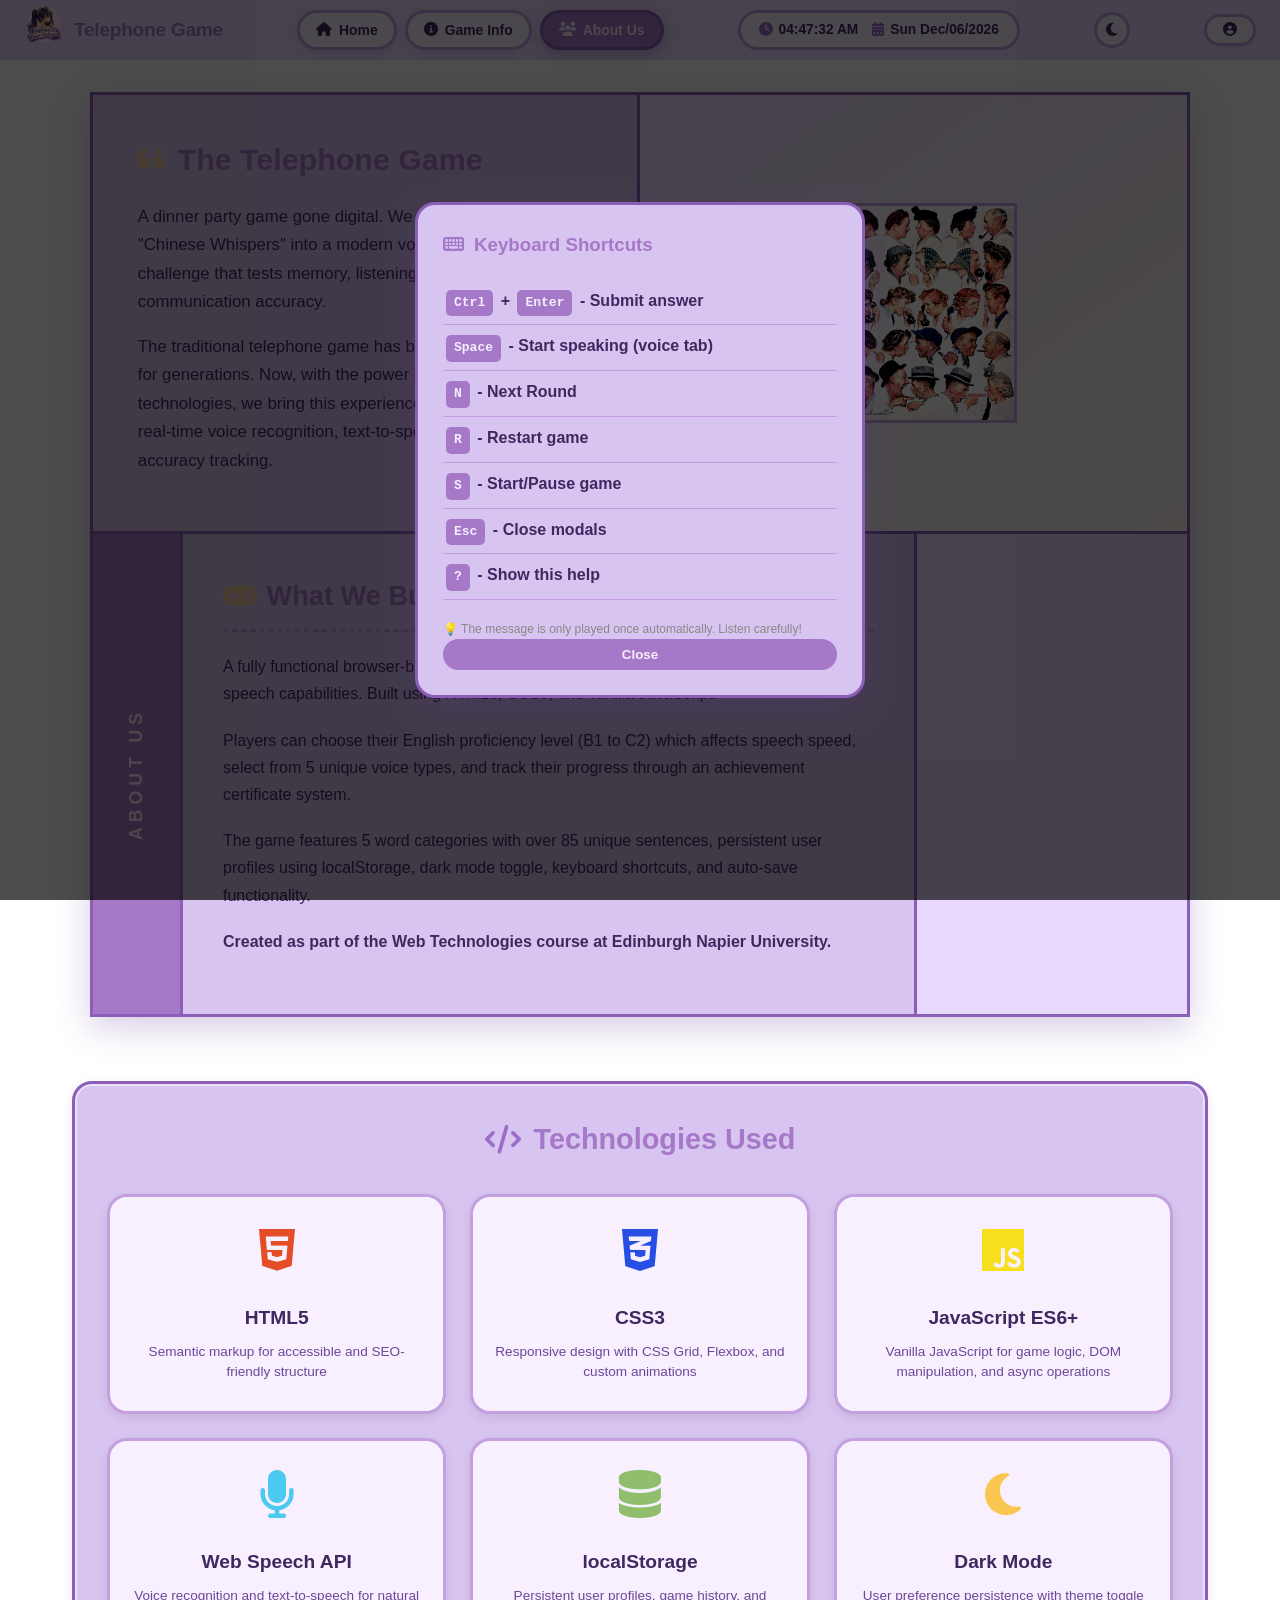
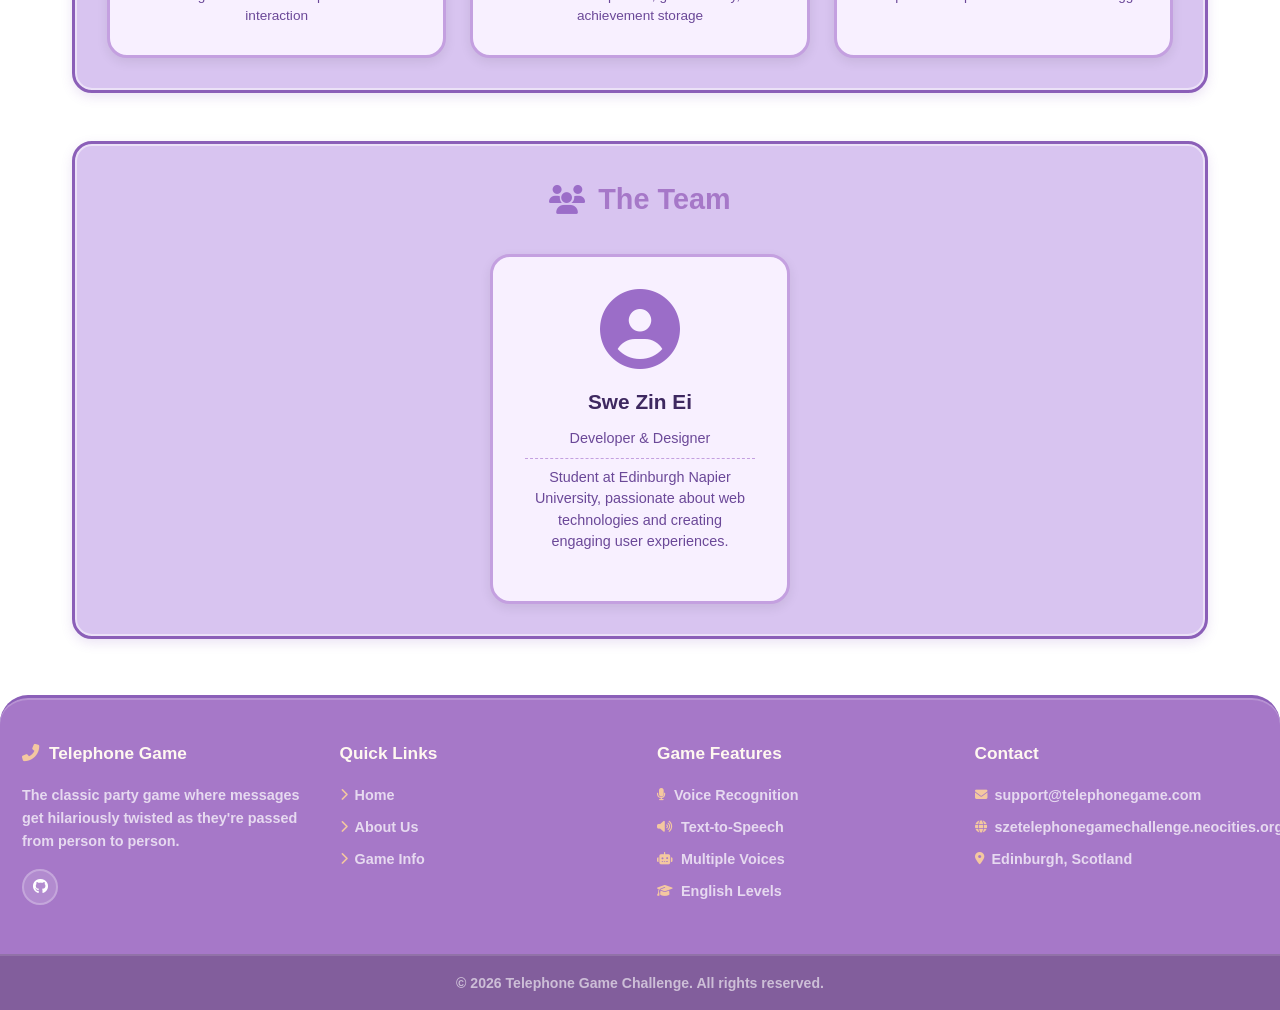
==== commit 44e13d06: "Updated files" ====
--- a/about.html
+++ b/about.html
@@ -3,27 +3,53 @@
 <head>
     <meta charset="UTF-8">
     <meta name="viewport" content="width=device-width, initial-scale=1.0">
-    <title>Telephone Game Challenge – About Us</title>
+    <meta name="description" content="About Telephone Game Challenge - Learn about the team, the project, and the technology behind this voice recognition memory game">
+    <meta name="author" content="Swe Zin Ei">
+    <meta name="keywords" content="about telephone game, project information, web technologies, voice recognition game">
+    <meta http-equiv="X-UA-Compatible" content="IE=edge">
+    <title>Telephone Game Challenge - About Us</title>
     <link rel="stylesheet" href="./styles/style.css">
     <link rel="stylesheet" href="https://cdnjs.cloudflare.com/ajax/libs/font-awesome/6.4.0/css/all.min.css">
     <link href="https://fonts.googleapis.com/css2?family=Poppins:wght@300;400;600;700;800&display=swap" rel="stylesheet">
+    <link rel="preconnect" href="https://fonts.googleapis.com">
+    <link rel="preconnect" href="https://fonts.gstatic.com" crossorigin>
+    <link rel="icon" type="image/png" href="./images/favicon.png">
 </head>
 <body>
+
+    <!-- ================================================================ -->
+    <!-- SECTION 1: NAVIGATION BAR                                        -->
+    <!-- ================================================================ -->
     <nav class="navbar">
         <div class="nav-container">
+            <!-- Brand Logo and Name -->
             <div class="nav-brand">
-                <a href="./index.html"><img src="./images/logo.png"/></a>
+                <a href="./index.html">
+                    <img src="./images/logo.png" alt="Telephone Game Logo">
+                </a>
                 <span>Telephone Game</span>
             </div>
+            
+            <!-- Navigation Links -->
             <div class="nav-menu" id="navMenu">
                 <a href="index.html" class="nav-link"><i class="fas fa-home"></i> Home</a>
                 <a href="gameinfo.html" class="nav-link"><i class="fas fa-info-circle"></i> Game Info</a>
                 <a href="about.html" class="nav-link active"><i class="fas fa-users"></i> About Us</a>
             </div>
+
+            <!-- Live Clock Display -->
             <div class="nav-clock">
-                <div class="clock-item"><i class="fas fa-clock"></i><span id="navTime">--:--:-- --</span></div>
-                <div class="clock-item"><i class="fas fa-calendar-alt"></i><span id="navDate">---</span></div>
-            </div>
+                <div class="clock-item">
+                    <i class="fas fa-clock"></i>
+                    <span id="navTime">--:--:-- --</span>
+                </div>
+                <div class="clock-item">
+                    <i class="fas fa-calendar-alt"></i>
+                    <span id="navDate">---</span>
+                </div>
+            </div>
+            
+            <!-- Action Buttons -->
             <div class="nav-actions">
                 <button class="nav-btn" id="themeToggle"><i class="fas fa-moon"></i></button>
                 <button class="nav-btn menu-toggle" id="menuToggle"><i class="fas fa-bars"></i></button>
@@ -34,55 +60,210 @@
         </div>
     </nav>
 
-    <!-- ========== ACCOUNT MODAL (minimal for functionality) ========== -->
+    <!-- ================================================================ -->
+    <!-- SECTION 2: ACCOUNT MODAL                                         -->
+    <!-- ================================================================ -->
     <div class="modal" id="accountModal">
         <div class="modal-content account-modal">
-            <div class="account-header"><i class="fas fa-user-circle account-avatar"></i><h2 id="accountName">Player Name</h2><p class="account-member-since">Member since <span id="memberSince">Just now</span></p></div>
-            <div class="account-stats" style="display:grid;grid-template-columns:repeat(3,1fr);gap:10px;margin-bottom:18px;">
-                <div class="account-stat-card"><i class="fas fa-gamepad"></i><div><h4>Games</h4><p id="gamesPlayed">0</p></div></div>
-                <div class="account-stat-card"><i class="fas fa-trophy"></i><div><h4>Best</h4><p id="bestScore">0</p></div></div>
-                <div class="account-stat-card"><i class="fas fa-chart-line"></i><div><h4>Avg</h4><p id="avgAccuracy">0%</p></div></div>
-            </div>
-            <div class="account-actions"><button class="btn edit-name-btn" id="editNameBtn"><i class="fas fa-edit"></i> Change Name</button><button class="btn close-account-btn" id="closeAccountBtn"><i class="fas fa-times"></i> Close</button></div>
+            <div class="account-header">
+                <i class="fas fa-user-circle account-avatar"></i>
+                <h2 id="accountName">Player Name</h2>
+                <p class="account-member-since">Member since <span id="memberSince">Just now</span></p>
+            </div>
+            
+            <!-- User Statistics Cards -->
+            <div class="account-stats">
+                <div class="account-stat-card">
+                    <i class="fas fa-gamepad"></i>
+                    <div>
+                        <h4>Games Played</h4>
+                        <p id="gamesPlayed">0</p>
+                    </div>
+                </div>
+                <div class="account-stat-card">
+                    <i class="fas fa-trophy"></i>
+                    <div>
+                        <h4>Best Score</h4>
+                        <p id="bestScore">0</p>
+                    </div>
+                </div>
+                <div class="account-stat-card">
+                    <i class="fas fa-chart-line"></i>
+                    <div>
+                        <h4>Avg Accuracy</h4>
+                        <p id="avgAccuracy">0%</p>
+                    </div>
+                </div>
+            </div>
+            
+            <!-- Certificates Section -->
+            <div class="account-certificates">
+                <h3><i class="fas fa-certificate"></i> Your Certificates</h3>
+                <div class="certificates-grid" id="certificatesGrid">
+                    <!-- Certificates loaded dynamically by JavaScript -->
+                </div>
+            </div>
+            
+            <!-- Account Action Buttons -->
+            <div class="account-actions">
+                <button class="btn edit-name-btn" id="editNameBtn">
+                    <i class="fas fa-edit"></i> Change Name
+                </button>
+                <button class="btn close-account-btn" id="closeAccountBtn">
+                    <i class="fas fa-times"></i> Close
+                </button>
+            </div>
         </div>
     </div>
-    <div class="modal" id="editNameModal"><div class="modal-content"><h2>Edit name</h2><div class="setting-group"><label>New Name</label><input type="text" id="newUserName" maxlength="20"></div><div class="modal-buttons"><button class="btn save-btn" id="saveNewName">Save</button><button class="btn cancel-btn" id="cancelEditName">Cancel</button></div></div></div>
-
-    <!-- ========== MAIN ABOUT CONTENT – TWO RECTANGLES TOUCHING ========== -->
-    <main style="max-width:1200px;margin:2rem auto;padding:0 2rem;">
+
+    <!-- ================================================================ -->
+    <!-- SECTION 3: EDIT NAME MODAL                                       -->
+    <!-- ================================================================ -->
+    <div class="modal" id="editNameModal">
+        <div class="modal-content">
+            <h2><i class="fas fa-user-edit"></i> Change Your Name</h2>
+            
+            <div class="setting-group">
+                <label for="newUserName">
+                    <i class="fas fa-user"></i> New Name
+                </label>
+                <input type="text" id="newUserName" placeholder="Enter your new name" maxlength="20" autocomplete="off">
+            </div>
+
+            <div class="modal-buttons">
+                <button class="btn save-btn" id="saveNewName">
+                    <i class="fas fa-check"></i> Save
+                </button>
+                <button class="btn cancel-btn" id="cancelEditName">
+                    <i class="fas fa-times"></i> Cancel
+                </button>
+            </div>
+        </div>
+    </div>
+
+    <!-- ================================================================ -->
+    <!-- SECTION 4: MAIN ABOUT CONTENT                                    -->
+    <!-- ================================================================ -->
+    <main class="about-main">
+        
+        <!-- About Stack - Two Rectangles Design -->
         <div class="about-stack">
-            <!-- TOP RECTANGLE (two columns) -->
+            
+            <!-- ======================================================== -->
+            <!-- SECTION 4.1: TOP RECTANGLE (Two Columns)                  -->
+            <!-- ======================================================== -->
             <div class="top-about">
+                <!-- Left Column: Text Content -->
                 <div class="top-text">
-                    <h2><i class="fas fa-quote-left"></i>Chinese Whisper</h2>
-                    <p>A dinner party game gone digital. We turned misheard whispers into a global voice‑recognition challenge.</p>
-                </div>
+                    <h2><i class="fas fa-quote-left"></i> The Telephone Game</h2>
+                    <p>A dinner party game gone digital. We transformed the classic "Chinese Whispers" into a modern voice-recognition challenge that tests memory, listening skills, and communication accuracy.</p>
+                    <p>The traditional telephone game has been entertaining people for generations. Now, with the power of modern web technologies, we bring this experience to your browser with real-time voice recognition, text-to-speech, and detailed accuracy tracking.</p>
+                </div>
+                
+                <!-- Right Column: Image/Illustration -->
                 <div class="top-image">
-                    <!-- image placeholder with fallback (exactly as your previous code) -->
-                    <img src="./images/whisper.jpg" alt="whisper" onerror="this.style.display='none'; this.parentElement.innerHTML='<i class=\'fas fa-phone-alt\' style=\'font-size:5rem;color:var(--accent-purple);\'></i><p style=\'margin-top:0.5rem;color:var(--text-mid);\'>whisper illustration</p>'">
-                </div>
-            </div>
-            <!-- BOTTOM RECTANGLE (three columns) – directly attached -->
+                    <img src="./images/whisper.jpg" alt="Whisper illustration showing message passing" onerror="this.style.display='none'; this.parentElement.innerHTML='<i class=\'fas fa-phone-alt\' style=\'font-size:5rem;color:var(--accent-purple);\'></i><p style=\'margin-top:0.5rem;color:var(--text-mid);\'>Message passing illustration</p>'">
+                </div>
+            </div>
+            
+            <!-- ======================================================== -->
+            <!-- SECTION 4.2: BOTTOM RECTANGLE (Three Columns)             -->
+            <!-- ======================================================== -->
             <div class="bottom-about">
-                <div class="bottom-label"><span>ABOUT US</span></div>
+                <!-- Left Column: Label -->
+                <div class="bottom-label">
+                    <span>ABOUT US</span>
+                </div>
+                
+                <!-- Center Column: Main Content -->
                 <div class="bottom-center">
-                    <h2><i class="fas fa-gamepad"></i> What we built</h2>
-                    <p>Browser‑based telephone game with real voice recognition & text‑to‑speech.</p>
-                    <p>Choose your English level (B1–C2) and voice type — each round twists the message further.</p>
-                    <p>Made by a tiny team in this game.</p>
-                </div>
-                <div class="bottom-right"></div> <!-- empty as requested -->
-            </div>
-        </div>
+                    <h2><i class="fas fa-gamepad"></i> What We Built</h2>
+                    <p>A fully functional browser-based telephone game with real voice recognition and text-to-speech capabilities. Built using HTML5, CSS3, and vanilla JavaScript.</p>
+                    <p>Players can choose their English proficiency level (B1 to C2) which affects speech speed, select from 5 unique voice types, and track their progress through an achievement certificate system.</p>
+                    <p>The game features 5 word categories with over 85 unique sentences, persistent user profiles using localStorage, dark mode toggle, keyboard shortcuts, and auto-save functionality.</p>
+                    <p><strong>Created as part of the Web Technologies course at Edinburgh Napier University.</strong></p>
+                </div>
+                
+                <!-- Right Column: Empty (maintained for layout balance) -->
+                <div class="bottom-right">
+                    <!-- Decorative element - empty as requested but can be used for future content -->
+                </div>
+            </div>
+        </div>
+
+        <!-- ================================================================ -->
+        <!-- SECTION 4.3: TECHNOLOGY STACK SECTION                           -->
+        <!-- ================================================================ -->
+        <div class="tech-stack-section">
+            <h2><i class="fas fa-code"></i> Technologies Used</h2>
+            <div class="tech-grid">
+                <div class="tech-card">
+                    <i class="fab fa-html5"></i>
+                    <h3>HTML5</h3>
+                    <p>Semantic markup for accessible and SEO-friendly structure</p>
+                </div>
+                <div class="tech-card">
+                    <i class="fab fa-css3-alt"></i>
+                    <h3>CSS3</h3>
+                    <p>Responsive design with CSS Grid, Flexbox, and custom animations</p>
+                </div>
+                <div class="tech-card">
+                    <i class="fab fa-js"></i>
+                    <h3>JavaScript ES6+</h3>
+                    <p>Vanilla JavaScript for game logic, DOM manipulation, and async operations</p>
+                </div>
+                <div class="tech-card">
+                    <i class="fas fa-microphone"></i>
+                    <h3>Web Speech API</h3>
+                    <p>Voice recognition and text-to-speech for natural interaction</p>
+                </div>
+                <div class="tech-card">
+                    <i class="fas fa-database"></i>
+                    <h3>localStorage</h3>
+                    <p>Persistent user profiles, game history, and achievement storage</p>
+                </div>
+                <div class="tech-card">
+                    <i class="fas fa-moon"></i>
+                    <h3>Dark Mode</h3>
+                    <p>User preference persistence with theme toggle</p>
+                </div>
+            </div>
+        </div>
+
+        <!-- ================================================================ -->
+        <!-- SECTION 4.4: TEAM SECTION                                       -->
+        <!-- ================================================================ -->
+        <div class="team-section">
+            <h2><i class="fas fa-users"></i> The Team</h2>
+            <div class="team-grid">
+                <div class="team-card">
+                    <div class="team-avatar">
+                        <i class="fas fa-user-circle"></i>
+                    </div>
+                    <h3>Swe Zin Ei</h3>
+                    <p>Developer & Designer</p>
+                    <p class="team-bio">Student at Edinburgh Napier University, passionate about web technologies and creating engaging user experiences.</p>
+                </div>
+            </div>
+        </div>
+
     </main>
 
+    <!-- ================================================================ -->
+    <!-- SECTION 5: FOOTER                                                -->
+    <!-- ================================================================ -->
     <footer class="footer">
         <div class="footer-content">
+            <!-- About Section -->
             <div class="footer-section">
                 <h3><i class="fas fa-phone-alt"></i> Telephone Game</h3>
                 <p>The classic party game where messages get hilariously twisted as they're passed from person to person.</p>
-                <div class="social-links"><a href="#" class="social-link"><i class="fab fa-github"></i></a></div>
-            </div>
+                <div class="social-links">
+                    <a href="#" class="social-link"><i class="fab fa-github"></i></a>
+                </div>
+            </div>
+            
+            <!-- Quick Links -->
             <div class="footer-section">
                 <h3>Quick Links</h3>
                 <ul class="footer-links">
@@ -91,6 +272,8 @@
                     <li><a href="gameinfo.html"><i class="fas fa-chevron-right"></i> Game Info</a></li>
                 </ul>
             </div>
+            
+            <!-- Features List -->
             <div class="footer-section">
                 <h3>Game Features</h3>
                 <ul class="footer-links">
@@ -100,6 +283,8 @@
                     <li><i class="fas fa-graduation-cap"></i> English Levels</li>
                 </ul>
             </div>
+            
+            <!-- Contact Information -->
             <div class="footer-section">
                 <h3>Contact</h3>
                 <ul class="footer-links">
@@ -109,6 +294,8 @@
                 </ul>
             </div>
         </div>
+        
+        <!-- Copyright -->
         <div class="footer-bottom">
             <div class="footer-bottom-content">
                 <p>&copy; 2026 Telephone Game Challenge. All rights reserved.</p>
@@ -116,7 +303,62 @@
         </div>
     </footer>
 
-        <script src="./scripts/game.js"></script>
+    <!-- ================================================================ -->
+    <!-- SECTION 6: USER REGISTRATION MODAL                               -->
+    <!-- ================================================================ -->
+    <div class="modal" id="userModal">
+        <div class="modal-content">
+            <h2><i class="fas fa-user-plus"></i> Welcome to Telephone Game!</h2>
+            <p>Please tell us about yourself</p>
+            
+            <!-- Name Input -->
+            <div class="setting-group">
+                <label for="userName">
+                    <i class="fas fa-user"></i> Your Name
+                </label>
+                <input type="text" id="userName" placeholder="Enter your name" maxlength="20" autocomplete="off">
+            </div>
+
+            <!-- Voice Preference -->
+            <div class="setting-group">
+                <label for="userVoice">
+                    <i class="fas fa-voice"></i> Preferred Voice
+                </label>
+                <select id="userVoice">
+                    <option value="male">👨 Male Voice</option>
+                    <option value="female">👩 Female Voice</option>
+                    <option value="girl">🧒 Girl Voice</option>
+                    <option value="oldWoman">👵 Old Woman Voice</option>
+                    <option value="oldMan">👴 Old Man Voice</option>
+                </select>
+            </div>
+
+            <!-- English Level -->
+            <div class="setting-group">
+                <label for="userLevel">
+                    <i class="fas fa-graduation-cap"></i> English Level
+                </label>
+                <select id="userLevel">
+                    <option value="B1">📘 B1 (Beginner) - Slow speech</option>
+                    <option value="B2">📗 B2 (Intermediate) - Normal speech</option>
+                    <option value="C1">📕 C1 (Advanced) - Fast speech</option>
+                    <option value="C2">📙 C2 (Expert) - Native speed</option>
+                </select>
+                <small>This affects voice speed and clarity during gameplay</small>
+            </div>
+
+            <div class="modal-buttons">
+                <button class="btn save-btn" id="saveUser">
+                    <i class="fas fa-check"></i> Start Playing
+                </button>
+            </div>
+        </div>
+    </div>
+
+    <!-- ================================================================ -->
+    <!-- SECTION 7: JAVASCRIPT                                            -->
+    <!-- ================================================================ -->
+    <script src="./scripts/game.js"></script>
 
 </body>
 </html>
--- a/styles/style.css
+++ b/styles/style.css
@@ -1,63 +1,56 @@
-* { margin: 0; padding: 0; box-sizing: border-box; }
-
+* {
+    margin: 0;
+    padding: 0;
+    box-sizing: border-box;
+}
+
+/* ================================================================ */
+/* ROOT VARIABLES - LIGHT MODE                                       */
+/* ================================================================ */
 :root {
-    --bg:           #EDE0FF;      
-    --bg-deep:      #C9B0E8;      
-
-    /* Panel layers — from image: mid-purple panels with lighter insets */
-    --panel-dark:   #A678C8;      
-    --panel-mid:    #C4A8E0;      
-    --panel-light:  #D8C4F0;      
-    --panel-inset:  #EAD9FF;     
-    --panel-cream:  #FFF8F0;     
-    --panel-white:  #F8F0FF;      
-
-    /* Borders — the signature double-outline from both images */
-    --border-outer: #8B5FB8;      
-    --border-inner: #C4A0E0;     
+    --bg:           #EDE0FF;
+    --bg-deep:      #C9B0E8;
+    --panel-dark:   #A678C8;
+    --panel-mid:    #C4A8E0;
+    --panel-light:  #D8C4F0;
+    --panel-inset:  #EAD9FF;
+    --panel-cream:  #FFF8F0;
+    --panel-white:  #F8F0FF;
+    --border-outer: #8B5FB8;
+    --border-inner: #C4A0E0;
     --border-w:     3px;
-
-    /* Accents */
     --accent-purple: #9B6DC8;
     --accent-pink:   #E8A8CC;
-    --accent-warm:   #F4C8A0;    
-    --accent-blue:   #A0C4F0;   
-    --accent-yellow: #F8E08C;    
-
-    /* Text */
+    --accent-warm:   #F4C8A0;
+    --accent-blue:   #A0C4F0;
+    --accent-yellow: #F8E08C;
     --text-dark:    #3E2860;
     --text-mid:     #6B4898;
     --text-muted:   #9878C0;
     --text-light:   #F5EEFF;
-    --text-cream:   #7A5040;      /* warm text on cream bg */
-
-    /* Shape */
-    --radius-xl:   28px;
-    --radius-lg:   20px;
-    --radius-md:   14px;
-    --radius-sm:   10px;
-    --radius-pill: 50px;
-
-    /* Shadow */
-    --shadow-sm:   0 4px 12px rgba(120, 70, 180, 0.15);
-    --shadow-md:   0 6px 20px rgba(100, 60, 160, 0.20);
-    --shadow-lg:   0 10px 32px rgba(90, 50, 150, 0.25);
-
-    /* Double border mixin helper */
-    --dbl-border: var(--border-w) solid var(--border-outer);
-
-    --transition: all 0.26s cubic-bezier(0.4, 0, 0.2, 1);
-}
-
-/* ── Scrollbar ── */
+    --text-cream:   #7A5040;
+    --radius-xl:    28px;
+    --radius-lg:    20px;
+    --radius-md:    14px;
+    --radius-sm:    10px;
+    --radius-pill:  50px;
+    --shadow-sm:    0 4px 12px rgba(120, 70, 180, 0.15);
+    --shadow-md:    0 6px 20px rgba(100, 60, 160, 0.20);
+    --shadow-lg:    0 10px 32px rgba(90, 50, 150, 0.25);
+    --transition:   all 0.26s cubic-bezier(0.4, 0, 0.2, 1);
+}
+
+/* ================================================================ */
+/* SCROLLBAR STYLING                                                */
+/* ================================================================ */
 ::-webkit-scrollbar { width: 8px; }
 ::-webkit-scrollbar-track { background: var(--bg); border-radius: 10px; }
 ::-webkit-scrollbar-thumb { background: var(--panel-mid); border-radius: 10px; border: 2px solid var(--bg); }
 ::-webkit-scrollbar-thumb:hover { background: var(--panel-dark); }
 
-/* ================================================================
-   BODY
-   ================================================================ */
+/* ================================================================ */
+/* BODY                                                            */
+/* ================================================================ */
 body {
     font-family: 'Nunito', 'Quicksand', sans-serif;
     min-height: 100vh;
@@ -66,18 +59,16 @@
     overflow-x: hidden;
 }
 
-/* ================================================================
-   CONTAINER  — double-border frame like the cat/bunny stream panels
-   ================================================================ */
+/* ================================================================ */
+/* CONTAINER                                                       */
+/* ================================================================ */
 .container {
     max-width: 1400px;
     margin: 24px auto;
     padding: 26px 22px;
     position: relative;
     z-index: 1;
-
-}
-
+}
 .container::before {
     content: '';
     position: absolute;
@@ -85,12 +76,11 @@
     pointer-events: none;
     z-index: 0;
 }
-
 .container > * { position: relative; z-index: 1; }
 
-/* ================================================================
-   NAVIGATION BAR
-   ================================================================ */
+/* ================================================================ */
+/* NAVIGATION BAR                                                   */
+/* ================================================================ */
 .navbar {
     background: var(--panel-inset);
     position: sticky;
@@ -98,7 +88,6 @@
     z-index: 1000;
     width: 100%;
 }
-
 .nav-container {
     max-width: 1400px;
     margin: 0 auto;
@@ -108,7 +97,6 @@
     align-items: center;
     gap: 18px;
 }
-
 .nav-brand {
     display: flex;
     align-items: center;
@@ -119,25 +107,15 @@
     white-space: nowrap;
     letter-spacing: -0.3px;
 }
-
 .nav-brand img {
-    width: 40px;           
-    height: 40px;        
-    border-radius: 40%;    
-    object-fit: cover;   
-}
-
+    width: 40px;
+    height: 40px;
+    border-radius: 40%;
+    object-fit: cover;
+}
 .nav-brand i { font-size: 1.4rem; color: var(--accent-purple); }
-
 .nav-menu { display: flex; gap: 8px; flex-wrap: nowrap; }
-@media (max-width: 768px) {
-    .nav-brand img {
-        width: 32px;
-        height: 32px;
-    }
-}
-
-/* Nav links — pill shape with double-border feel */
+
 .nav-link {
     color: var(--text-dark);
     text-decoration: none;
@@ -154,7 +132,6 @@
     white-space: nowrap;
     box-shadow: 0 2px 8px rgba(120,70,180,0.10);
 }
-
 .nav-link:hover {
     background: var(--panel-mid);
     border-color: var(--border-outer);
@@ -162,16 +139,13 @@
     transform: translateY(-2px);
     box-shadow: var(--shadow-sm);
 }
-
 .nav-link.active {
     background: var(--panel-dark);
     border-color: var(--border-outer);
     color: var(--text-light);
     box-shadow: 0 4px 14px rgba(100,60,160,0.30);
 }
-
 .nav-actions { display: flex; align-items: center; gap: 8px; flex-shrink: 0; }
-
 .nav-btn {
     background: var(--panel-white);
     border: var(--border-w) solid var(--border-inner);
@@ -184,13 +158,11 @@
     font-size: 0.95rem;
     flex-shrink: 0;
 }
-
 .nav-btn:hover {
     background: var(--panel-mid);
     border-color: var(--border-outer);
     transform: scale(1.1) rotate(8deg);
 }
-
 .nav-clock {
     display: flex;
     gap: 14px;
@@ -200,28 +172,23 @@
     border-radius: var(--radius-pill);
     flex-shrink: 0;
 }
-
 .clock-item {
     display: flex; align-items: center; gap: 6px;
     color: var(--text-dark);
     font-size: 0.86rem; font-weight: 700;
     white-space: nowrap;
 }
-
 .clock-item i { color: var(--accent-purple); }
-
 .menu-toggle { display: none; }
 
-/* ================================================================
-   GAME HEADER
-   ================================================================ */
+/* ================================================================ */
+/* GAME HEADER                                                     */
+/* ================================================================ */
 .game-header {
     text-align: center;
     padding: 18px 0 16px;
     position: relative;
 }
-
-/* Cat ear decorators */
 .game-header::before,
 .game-header::after {
     content: '🐱';
@@ -232,7 +199,6 @@
 }
 .game-header::before { left: 20px; }
 .game-header::after  { right: 20px; }
-
 .game-header h1 {
     font-size: 1.65rem;
     font-weight: 900;
@@ -240,9 +206,7 @@
     letter-spacing: -0.5px;
     text-shadow: 0 2px 0 rgba(255,255,255,0.70);
 }
-
 .game-header h1 i { color: var(--accent-purple); margin-right: 8px; }
-
 .subtitle {
     font-size: 0.90rem;
     color: var(--text-mid);
@@ -250,9 +214,9 @@
     margin-top: 4px;
 }
 
-/* ================================================================
-   GAME AREA
-   ================================================================ */
+/* ================================================================ */
+/* GAME AREA - THREE PANEL LAYOUT                                   */
+/* ================================================================ */
 .game-area {
     display: grid;
     grid-template-columns: 92px 1fr 292px;
@@ -261,27 +225,23 @@
     min-height: 0;
 }
 
-/* ================================================================
-   LEFT STATS PANEL
-   ================================================================ */
+/* ================================================================ */
+/* LEFT PANEL - STATS                                              */
+/* ================================================================ */
 .game-stats-left { height: 100%; display: flex; flex-direction: column; }
-
 .stats-vertical {
     flex: 1;
     background: var(--panel-dark);
     border: var(--border-w) solid var(--border-outer);
     border-radius: var(--radius-lg);
     padding: 10px 8px;
-    box-shadow: var(--shadow-md);
     display: flex;
     flex-direction: column;
     gap: 8px;
     justify-content: space-evenly;
     overflow: hidden;
-    /* inner white ring */
     box-shadow: inset 0 0 0 2px rgba(255,255,255,0.25), var(--shadow-md);
 }
-
 .stat-item {
     display: flex;
     flex-direction: column;
@@ -296,43 +256,35 @@
     cursor: pointer;
     width: 100%; flex: 1;
 }
-
 .stat-item:hover {
     background: rgba(255,255,255,0.32);
     border-color: rgba(255,255,255,0.60);
     transform: translateX(3px) scale(1.03);
     box-shadow: 0 4px 12px rgba(0,0,0,0.15);
 }
-
 .stat-item:hover .stat-label i,
 .stat-item:hover .stat-value { color: white; }
-
 .stat-label { display: flex; flex-direction: column; align-items: center; width: 100%; }
-
 .stat-label i {
     font-size: 1.3rem;
     color: var(--accent-warm);
     transition: var(--transition);
     margin-bottom: 4px;
 }
-
 .stat-label span {
     font-size: 0; opacity: 0; visibility: hidden;
     transition: all 0.2s ease; font-weight: 700;
 }
-
 .stat-item:hover .stat-label span {
     font-size: 0.76rem; opacity: 1; visibility: visible;
     margin-top: 2px; color: rgba(255,255,255,0.90);
 }
-
 .stat-value {
     font-size: 1.2rem; font-weight: 900;
     color: var(--panel-cream);
     line-height: 1.1; margin-top: 3px;
     transition: var(--transition);
 }
-
 .stat-item::after {
     content: attr(data-tooltip);
     position: absolute; left: 110%; top: 50%;
@@ -345,60 +297,46 @@
     border: 2px solid var(--border-inner); font-weight: 600;
     box-shadow: var(--shadow-sm);
 }
-
 .stat-item:hover::after { opacity: 1; visibility: visible; left: 105%; }
 
-/* ================================================================
-   CENTER CONTENT
-   ================================================================ */
+/* ================================================================ */
+/* CENTER PANEL - GAME BOARD                                        */
+/* ================================================================ */
 .game-center-content {
     display: flex; flex-direction: column;
     gap: 10px; height: 100%; min-height: 0; overflow: hidden;
 }
-
-/* Player Chain */
 .player-chain {
     display: flex; justify-content: center; align-items: center;
     flex-wrap: wrap; gap: 8px;
-    /* background: var(--panel-inset); */
-    /* border: var(--border-w) solid var(--border-outer);
-    border-radius: var(--radius-pill); */
     padding: 11px 18px;
     box-shadow: inset 0 0 0 2px rgba(255,255,255,0.45), var(--shadow-sm);
     flex-shrink: 0;
 }
-
 .player {
     text-align: center; padding: 8px 12px;
     border-radius: var(--radius-pill);
     background: var(--panel-white);
     min-width: 76px; transition: var(--transition);
 }
-
 .player.active {
     background: var(--panel-dark); color: var(--text-light);
     border-color: var(--border-outer);
     transform: scale(1.07);
     box-shadow: 0 6px 18px rgba(100,60,160,0.35);
 }
-
 .player.completed { background: var(--panel-mid); opacity: 0.80; }
-
 .player-avatar { font-size: 1.45rem; margin-bottom: 2px; }
-
 .player-name {
     font-weight: 800; font-size: 0.80rem; margin-bottom: 2px;
     color: var(--text-dark);
 }
-
 .player.active .player-name { color: var(--text-light); }
 .player-status { font-size: 0.68rem; opacity: 0.80; }
-
 .phone-line {
     width: 26px; height: 2px;
     background: var(--border-outer); position: relative;
 }
-
 .phone-line::before {
     content: '📞'; position: absolute;
     top: 50%; left: 50%;
@@ -406,11 +344,7 @@
     background: var(--panel-inset);
     padding: 3px; border-radius: 50%; font-size: 0.72rem;
 }
-
-/* Message Area */
 .message-area { flex: 1; min-height: 0; overflow-y: auto; }
-
-/* Message Boxes */
 .message-box {
     background: var(--panel-inset);
     border: var(--border-w) solid var(--border-outer);
@@ -418,29 +352,21 @@
     padding: 16px 18px;
     box-shadow: inset 0 0 0 2px rgba(255,255,255,0.50), var(--shadow-sm);
 }
-
 .message-box h3 {
     font-size: 0.98rem; font-weight: 900;
     margin-bottom: 10px; color: var(--panel-dark);
     display: flex; align-items: center; gap: 8px;
 }
-
-/* Accent stripe */
 .current-turn {
     border-left: 6px solid var(--panel-dark);
     background: var(--panel-white);
 }
-
 .turn-info { text-align: center; margin-bottom: 12px; }
-
 .player-turn {
     font-size: 1.2rem; font-weight: 900;
     color: var(--panel-dark); margin-bottom: 3px;
 }
-
 .instruction { color: var(--text-mid); font-size: 0.84rem; font-weight: 600; }
-
-/* Message to Remember*/
 .message-to-remember {
     background: var(--panel-cream);
     border: var(--border-w) solid var(--border-outer);
@@ -450,7 +376,6 @@
     text-align: center;
     box-shadow: inset 0 0 0 2px rgba(255,255,255,0.70);
 }
-
 .message-display {
     font-size: 1.25rem; font-weight: 800;
     color: var(--text-cream);
@@ -459,32 +384,24 @@
     display: flex; align-items: center; justify-content: center;
     word-break: break-word;
 }
-
 .message-timer { display: flex; align-items: center; gap: 10px; }
-
 .timer-bar {
     flex: 1; height: 8px;
     background: var(--panel-mid);
     border-radius: 10px; overflow: hidden;
     border: 2px solid var(--border-inner);
 }
-
 .timer-progress {
     height: 100%;
     background: linear-gradient(to right, var(--panel-dark), var(--accent-pink));
     width: 100%; transition: width 1s linear; border-radius: 8px;
 }
-
-/* Input Area */
 .input-area { margin-top: 10px; }
-
 .input-area h4 {
     margin-bottom: 8px; color: var(--panel-dark);
     font-size: 0.88rem; font-weight: 800;
 }
-
 .input-group { display: flex; gap: 8px; margin-bottom: 12px; }
-
 .input-group input {
     flex: 1;
     padding: 10px 16px;
@@ -494,16 +411,16 @@
     background: var(--panel-cream); color: var(--text-cream);
     font-weight: 700; transition: var(--transition);
 }
-
 .input-group input:focus {
     outline: none;
     border-color: var(--panel-dark);
     box-shadow: 0 0 0 3px rgba(100,60,160,0.18);
 }
-
 .input-group input::placeholder { color: var(--text-muted); }
 
-/* ── Shared button base ── */
+/* ================================================================ */
+/* BUTTONS                                                         */
+/* ================================================================ */
 .btn, .submit-btn, .action-btn, .tts-btn,
 .voice-btn, .voice-stop-btn, .use-voice-btn,
 .try-again-btn, .save-btn, .cancel-btn,
@@ -516,42 +433,38 @@
     display: inline-flex; align-items: center;
     justify-content: center; gap: 7px;
 }
-
 .submit-btn {
     background: var(--panel-dark); color: var(--text-light);
     border-color: var(--border-outer);
     padding: 10px 20px; font-size: 0.87rem;
     box-shadow: 0 4px 12px rgba(100,60,160,0.28);
 }
-
 .submit-btn:hover {
     background: var(--accent-purple);
     transform: translateY(-2px); box-shadow: var(--shadow-md);
 }
 
-/* Results */
+/* ================================================================ */
+/* RESULTS SECTION                                                  */
+/* ================================================================ */
 .results {
     margin-top: 10px;
     border-left: 6px solid var(--panel-mid);
 }
-
 .results-content {
     background: var(--panel-light);
     padding: 12px; border-radius: var(--radius-md);
     border: 2px solid var(--border-inner);
 }
-
 .result-item {
     display: flex; justify-content: space-between;
     align-items: center; padding: 7px 0;
     border-bottom: 1px solid var(--panel-mid);
 }
-
 .result-item:last-child { border-bottom: none; }
 .result-label { font-weight: 700; color: var(--text-mid); font-size: 0.87rem; }
 .result-value { font-weight: 700; color: var(--text-dark); max-width: 60%; text-align: right; font-size: 0.87rem; }
 .result-percentage { font-size: 1.1rem; font-weight: 900; color: var(--panel-dark); }
-
 .result-message {
     margin-top: 8px; padding: 8px 12px;
     border-radius: var(--radius-md); text-align: center;
@@ -559,27 +472,13 @@
     background: var(--panel-inset); border: 2px solid var(--border-inner);
 }
 
-/* ================================================================
-   RIGHT PANEL
-   ================================================================ */
+/* ================================================================ */
+/* RIGHT PANEL - SETTINGS                                           */
+/* ================================================================ */
 .game-right-panel {
     display: flex; flex-direction: column;
     gap: 12px; height: 100%; min-height: 0; overflow: hidden;
 }
-
-/* Panel header */
-.panel-header {
-    font-size: 0.93rem; font-weight: 900;
-    padding-bottom: 10px;
-    border-bottom: 2px solid rgba(255,255,255,0.35);
-    display: flex; align-items: center; gap: 8px;
-    color: var(--text-light); flex-shrink: 0;
-    letter-spacing: 0.3px;
-}
-
-.panel-header i { color: var(--accent-warm); font-size: 1rem; }
-
-/* Voice Settings Panel */
 .voice-settings-panel {
     background: var(--panel-dark);
     border: var(--border-w) solid var(--border-outer);
@@ -590,19 +489,14 @@
     display: flex; flex-direction: column; gap: 10px;
     flex-shrink: 0;
 }
-
 .voice-controls-row { display: flex; gap: 10px; justify-content: space-between; }
-
 .voice-control-item { flex: 1; display: flex; flex-direction: column; gap: 6px; }
-
 .voice-control-label {
     display: flex; align-items: center; gap: 6px;
     font-size: 0.78rem; font-weight: 800;
     opacity: 0.90; white-space: nowrap;
 }
-
 .voice-control-label i { color: var(--accent-warm); }
-
 .voice-select {
     padding: 7px 10px;
     border-radius: var(--radius-pill);
@@ -612,10 +506,8 @@
     font-family: 'Nunito', inherit; font-size: 0.80rem; font-weight: 700;
     cursor: pointer; transition: var(--transition); width: 100%;
 }
-
 .voice-select:hover { background: rgba(255,255,255,0.25); }
 .voice-select option { background: var(--panel-dark); color: white; }
-
 .voice-panel-status {
     font-size: 0.80rem;
     background: rgba(255,255,255,0.14);
@@ -623,10 +515,8 @@
     text-align: center; color: rgba(255,255,255,0.90);
     border: 1px solid rgba(255,255,255,0.20); font-weight: 600;
 }
-
 .voice-panel-status:empty { display: none; }
 
-/* Game Controls Panel  */
 .game-controls-panel {
     background: var(--panel-light);
     border: var(--border-w) solid var(--border-outer);
@@ -636,19 +526,10 @@
     display: flex; flex-direction: column; gap: 40px;
     flex: 1; min-height: 0; overflow: hidden;
 }
-
-.game-controls-panel .panel-header {
-    color: var(--panel-dark);
-    border-bottom-color: var(--border-inner);
-}
-
-.game-controls-panel .panel-header i { color: var(--accent-purple); }
-
 .button-row { display: flex; gap: 8px; width: 100%; }
 .button-row.centered { justify-content: center; }
 .button-row.centered .action-btn { max-width: 200px; min-width: 140px; }
 
-/* Action Buttons */
 .action-btn {
     padding: 10px 12px;
     border: var(--border-w) solid rgba(255,255,255,0.30);
@@ -661,47 +542,32 @@
     box-shadow: 0 3px 10px rgba(100,60,160,0.20),
                 inset 0 1px 0 rgba(255,255,255,0.25);
 }
-
 .action-btn i { font-size: 0.87rem; transition: transform 0.3s; }
-
 .action-btn::before {
     content: ''; position: absolute;
     top: 0; left: -100%; width: 100%; height: 100%;
     background: linear-gradient(90deg, transparent, rgba(255,255,255,0.22), transparent);
     transition: left 0.5s;
 }
-
 .action-btn:hover::before { left: 100%; }
 .action-btn:hover { transform: translateY(-3px); box-shadow: var(--shadow-md); }
 .action-btn:hover i { transform: scale(1.12); }
 .action-btn:active { transform: translateY(-1px); }
 .action-btn:disabled { opacity: 0.42; cursor: not-allowed; transform: none; pointer-events: none; }
 
-/* Button colors — purple family */
 .start-btn      { background: linear-gradient(135deg, #7B63C0, #9078D0); border-color: #6050B0; }
 .next-btn       { background: linear-gradient(135deg, #9078C8, #A088D8); border-color: #8068B8; }
 .restart-btn    { background: linear-gradient(135deg, #A878C0, #B888D0); border-color: #9868B0; }
 .categories-btn { background: linear-gradient(135deg, #8868B8, #9878C8); border-color: #7858A8; }
 .settings-btn   { background: linear-gradient(135deg, #9888C0, #A898D0); border-color: #8878B0; }
 
-.panel-footer {
-    margin-top: auto; padding-top: 8px;
-    border-top: 2px solid var(--border-inner);
-    display: flex; align-items: center; justify-content: center;
-    gap: 8px; font-size: 0.76rem; font-weight: 800;
-    color: var(--text-muted);
-}
-
-.panel-footer i { color: var(--accent-purple); }
-
-/* ================================================================
-   TTS & VOICE
-   ================================================================ */
+/* ================================================================ */
+/* TTS & VOICE SECTION                                              */
+/* ================================================================ */
 .tts-control {
     display: flex; align-items: center;
     justify-content: center; gap: 12px; margin: 8px 0;
 }
-
 .tts-btn {
     background: var(--panel-dark); color: var(--text-light);
     padding: 8px 18px; border-radius: var(--radius-pill);
@@ -709,20 +575,16 @@
     cursor: pointer; transition: var(--transition);
     font-size: 0.84rem; font-weight: 800; font-family: 'Nunito', inherit;
 }
-
 .tts-btn:hover { transform: scale(1.05); box-shadow: var(--shadow-md); }
 .tts-btn.speaking { animation: pulse 1s infinite; background: var(--accent-pink); border-color: #D088B8; }
-
 .tts-status { font-size: 0.86rem; color: var(--text-mid); font-weight: 600; }
 
-/* Input Tabs */
 .input-tabs {
     display: flex; gap: 8px;
     margin-bottom: 10px;
     border-bottom: 2px solid var(--border-inner);
     padding-bottom: 8px;
 }
-
 .tab-btn {
     background: var(--panel-light); border: 2px solid var(--border-inner);
     padding: 6px 14px; font-size: 0.84rem; font-weight: 800;
@@ -731,13 +593,31 @@
     display: flex; align-items: center; gap: 6px;
     color: var(--text-dark); font-family: 'Nunito', inherit;
 }
-
 .tab-btn.active { background: var(--panel-dark); color: var(--text-light); border-color: var(--border-outer); }
 .tab-btn:hover:not(.active) { background: var(--panel-mid); border-color: var(--border-outer); }
 
-/* Voice Controls */
+.type-match-feedback {
+    margin-top: 15px;
+    padding: 12px;
+    background: var(--panel-light);
+    border: var(--border-w) solid var(--border-outer);
+    border-radius: var(--radius-md);
+    border-left: 6px solid var(--panel-dark);
+}
+.type-match-feedback h5 {
+    color: var(--panel-dark);
+    margin-bottom: 10px;
+    display: flex;
+    align-items: center;
+    gap: 8px;
+    font-size: 0.9rem;
+    font-weight: 900;
+}
+.correct-input { border-color: #28a745 !important; background: rgba(40, 167, 69, 0.1) !important; }
+.good-input { border-color: #ffc107 !important; background: rgba(255, 193, 7, 0.1) !important; }
+.wrong-input { border-color: #dc3545 !important; background: rgba(220, 53, 69, 0.1) !important; }
+
 .voice-controls { display: flex; gap: 12px; margin-bottom: 16px; }
-
 .voice-btn {
     background: var(--panel-dark); color: var(--text-light);
     padding: 12px 22px; border-radius: var(--radius-pill);
@@ -746,10 +626,8 @@
     display: flex; align-items: center; gap: 8px;
     font-size: 0.96rem; font-weight: 800; font-family: 'Nunito', inherit;
 }
-
 .voice-btn:hover { transform: scale(1.04); box-shadow: var(--shadow-md); }
 .voice-btn.listening { animation: pulse 1s infinite; background: var(--accent-pink); }
-
 .voice-stop-btn {
     background: var(--panel-mid); color: var(--text-dark);
     padding: 12px 22px; border-radius: var(--radius-pill);
@@ -758,16 +636,13 @@
     display: flex; align-items: center; gap: 8px;
     font-size: 0.96rem; font-weight: 800; font-family: 'Nunito', inherit;
 }
-
 .voice-stop-btn:hover:not(:disabled) { background: var(--panel-light); transform: scale(1.04); }
-
 .voice-status {
     background: var(--panel-light); border: 2px solid var(--border-inner);
     padding: 10px 14px; border-radius: var(--radius-md);
     margin-bottom: 12px; text-align: center;
     color: var(--text-mid); font-style: italic; font-weight: 600;
 }
-
 .voice-result {
     background: var(--panel-cream); border: var(--border-w) solid var(--border-outer);
     padding: 14px; border-radius: var(--radius-md);
@@ -775,28 +650,23 @@
     min-height: 52px; display: flex; align-items: center;
     justify-content: center; color: var(--text-cream); font-weight: 700;
 }
-
 .voice-match {
     background: var(--panel-light); border: var(--border-w) solid var(--border-outer);
     padding: 14px; border-radius: var(--radius-md);
     margin-top: 14px; border-left: 6px solid var(--panel-dark);
 }
-
 .voice-match h5 {
     color: var(--panel-dark); margin-bottom: 10px;
     display: flex; align-items: center; gap: 8px;
     font-size: 0.96rem; font-weight: 900;
 }
-
 .match-result {
     padding: 10px; border-radius: var(--radius-sm);
     margin-bottom: 10px; text-align: center; font-weight: 800;
 }
-
 .match-result.perfect { background: #d6f0d6; color: #2a6a2a; border: 2px solid #a8d8a8; }
 .match-result.good    { background: var(--panel-light); color: var(--text-dark); border: 2px solid var(--border-inner); }
 .match-result.poor    { background: #f5dce4; color: #8a1030; border: 2px solid #e0a8b8; }
-
 .use-voice-btn {
     background: var(--panel-dark); color: var(--text-light);
     padding: 8px 18px; border-radius: var(--radius-pill);
@@ -804,7 +674,6 @@
     cursor: pointer; margin-right: 8px;
     transition: var(--transition); font-weight: 800; font-family: 'Nunito', inherit;
 }
-
 .try-again-btn {
     background: var(--panel-mid); color: var(--text-dark);
     padding: 8px 18px; border-radius: var(--radius-pill);
@@ -812,7 +681,6 @@
     cursor: pointer; transition: var(--transition);
     font-weight: 800; font-family: 'Nunito', inherit;
 }
-
 .use-voice-btn:hover, .try-again-btn:hover { transform: translateY(-2px); box-shadow: var(--shadow-sm); }
 
 @keyframes pulse {
@@ -821,9 +689,9 @@
     100% { transform: scale(1); }
 }
 
-/* ================================================================
-   CATEGORIES MODAL
-   ================================================================ */
+/* ================================================================ */
+/* CATEGORIES MODAL                                                 */
+/* ================================================================ */
 .categories-modal {
     max-width: 700px !important; padding: 0 !important;
     overflow: hidden;
@@ -831,18 +699,15 @@
     border: var(--border-w) solid var(--border-outer);
     border-radius: var(--radius-lg);
 }
-
 .categories-modal-header {
     background: var(--panel-dark); color: var(--text-light);
     padding: 18px 26px;
     display: flex; justify-content: space-between; align-items: center;
 }
-
 .categories-modal-header h2 {
     margin: 0; font-size: 1.25rem; font-weight: 900;
     display: flex; align-items: center; gap: 10px;
 }
-
 .modal-close-btn {
     background: rgba(255,255,255,0.18);
     border: 2px solid rgba(255,255,255,0.30);
@@ -851,17 +716,13 @@
     justify-content: center; cursor: pointer;
     transition: var(--transition); font-size: 0.96rem;
 }
-
 .modal-close-btn:hover { background: rgba(255,255,255,0.32); transform: scale(1.1); }
-
 .categories-modal-body { padding: 22px; max-height: 60vh; overflow-y: auto; }
-
 .category-buttons-grid {
     display: grid;
     grid-template-columns: repeat(auto-fill, minmax(250px, 1fr));
     gap: 12px; margin-bottom: 22px;
 }
-
 .category-card {
     display: flex; align-items: center; gap: 12px;
     padding: 14px 16px;
@@ -871,49 +732,39 @@
     cursor: pointer; transition: var(--transition);
     width: 100%; text-align: left;
 }
-
 .category-card:hover {
     transform: translateY(-3px);
     box-shadow: var(--shadow-md);
     border-color: var(--border-outer);
     background: var(--panel-mid);
 }
-
 .category-card.active {
     background: var(--panel-dark); border-color: var(--border-outer);
 }
-
 .category-card.active .category-info h3,
 .category-card.active .category-info p,
 .category-card.active .category-badge { color: white; }
-
 .category-icon { font-size: 2.1rem; min-width: 42px; text-align: center; }
-
 .category-info { flex: 1; }
 .category-info h3 { margin: 0 0 4px; color: var(--text-dark); font-size: 1.05rem; font-weight: 900; }
 .category-info p  { margin: 0 0 7px; color: var(--text-mid); font-size: 0.86rem; font-weight: 600; }
-
 .category-badge {
     display: inline-block; padding: 2px 12px;
     background: rgba(100,60,160,0.12);
     border-radius: 20px; font-size: 0.76rem; font-weight: 800;
     color: var(--panel-dark); border: 1px solid var(--border-inner);
 }
-
 .category-card.active .category-badge { background: rgba(255,255,255,0.20); border-color: rgba(255,255,255,0.30); }
-
 .category-preview {
     background: var(--panel-light);
     border: var(--border-w) solid var(--border-inner);
     border-radius: var(--radius-lg); padding: 16px;
 }
-
 .category-preview h4 {
     margin: 0 0 10px; color: var(--text-dark);
     display: flex; align-items: center; gap: 8px;
     font-size: 0.96rem; font-weight: 900;
 }
-
 .preview-message {
     padding: 14px; background: var(--panel-cream);
     border-radius: var(--radius-md);
@@ -924,7 +775,6 @@
     display: flex; align-items: center;
     justify-content: center; text-align: center;
 }
-
 .categories-modal-footer {
     padding: 14px 22px;
     background: var(--panel-light);
@@ -932,23 +782,20 @@
     display: flex; justify-content: space-between;
     align-items: center; flex-wrap: wrap; gap: 12px;
 }
-
 .current-category-indicator {
     display: flex; align-items: center; gap: 6px;
     color: var(--text-mid); font-size: 0.90rem; font-weight: 800;
 }
-
 .current-category-indicator span:last-child {
     font-weight: 900; color: var(--panel-dark);
     background: var(--panel-mid); padding: 3px 14px;
     border-radius: 20px; border: 2px solid var(--border-outer);
 }
-
 .categories-modal-footer .modal-buttons { display: flex; gap: 10px; margin: 0; }
 
-/* ================================================================
-   MODALS
-   ================================================================ */
+/* ================================================================ */
+/* MODALS                                                          */
+/* ================================================================ */
 .modal {
     display: none; position: fixed;
     top: 0; left: 0; width: 100%; height: 100%;
@@ -957,7 +804,6 @@
     justify-content: center; overflow-y: auto;
     backdrop-filter: blur(5px);
 }
-
 .modal-content {
     background: var(--panel-inset);
     border: var(--border-w) solid var(--border-outer);
@@ -968,25 +814,19 @@
     animation: slideUp 0.4s ease; margin: auto;
     box-shadow: inset 0 0 0 2px rgba(255,255,255,0.48), var(--shadow-lg);
 }
-
 .modal-content h2 {
     color: var(--panel-dark); font-weight: 900;
     margin-bottom: 14px;
     display: flex; align-items: center; gap: 10px;
 }
-
 .modal-content p { color: var(--text-mid); font-weight: 600; margin-bottom: 16px; }
-
 .setting-group { margin-bottom: 16px; }
-
 .setting-group label {
     display: flex; align-items: center; gap: 8px;
     font-weight: 800; color: var(--text-dark);
     margin-bottom: 8px; font-size: 0.90rem;
 }
-
 .setting-group label i { color: var(--accent-purple); }
-
 .setting-group input[type="text"],
 .setting-group select {
     width: 100%; padding: 10px 16px;
@@ -996,46 +836,34 @@
     font-weight: 700; background: var(--panel-cream);
     color: var(--text-cream); transition: var(--transition);
 }
-
 .setting-group input:focus,
 .setting-group select:focus {
     outline: none; border-color: var(--panel-dark);
     box-shadow: 0 0 0 3px rgba(100,60,160,0.18);
 }
-
 .setting-group small { color: var(--text-muted); font-size: 0.80rem; font-weight: 600; display: block; margin-top: 5px; }
-
 .modal-buttons { display: flex; gap: 10px; margin-top: 18px; flex-wrap: wrap; }
-
 .save-btn {
     background: var(--panel-dark); color: var(--text-light);
     border-color: var(--border-outer);
     padding: 10px 22px; font-size: 0.88rem;
 }
-
 .save-btn:hover { background: var(--accent-purple); transform: translateY(-2px); box-shadow: var(--shadow-sm); }
-
 .cancel-btn {
     background: var(--panel-mid); color: var(--text-dark);
     border-color: var(--border-inner); padding: 10px 22px; font-size: 0.88rem;
 }
-
 .cancel-btn:hover { background: var(--panel-light); transform: translateY(-2px); }
-
 .play-again-btn {
     background: var(--panel-dark); color: var(--text-light);
     border-color: var(--border-outer); padding: 10px 22px; font-size: 0.88rem;
 }
-
 .main-menu-btn {
     background: var(--panel-mid); color: var(--text-dark);
     border-color: var(--border-inner); padding: 10px 22px; font-size: 0.88rem;
 }
-
-/* Toggle switch */
 .toggle-switch { display: flex; align-items: center; }
 .toggle-switch input[type="checkbox"] { display: none; }
-
 .toggle-slider {
     width: 50px; height: 26px;
     background: var(--panel-mid);
@@ -1043,7 +871,6 @@
     border: 2px solid var(--border-outer);
     position: relative; cursor: pointer; transition: var(--transition);
 }
-
 .toggle-slider::before {
     content: ''; position: absolute;
     top: 3px; left: 3px; width: 16px; height: 16px;
@@ -1051,7 +878,6 @@
     transition: var(--transition);
     box-shadow: 0 2px 4px rgba(0,0,0,0.20);
 }
-
 .toggle-switch input:checked + .toggle-slider { background: var(--panel-dark); border-color: var(--border-outer); }
 .toggle-switch input:checked + .toggle-slider::before { transform: translateX(24px); }
 
@@ -1060,88 +886,256 @@
     to   { opacity: 1; transform: translateY(0); }
 }
 
-/* Account Modal */
+/* ================================================================ */
+/* ACCOUNT MODAL                                                    */
+/* ================================================================ */
 .account-modal { max-width: 600px !important; }
-
 .account-header {
     text-align: center; padding-bottom: 18px;
     border-bottom: 2px solid var(--border-inner); margin-bottom: 18px;
 }
-
 .account-avatar { font-size: 3.8rem; color: var(--accent-purple); margin-bottom: 8px; display: block; }
 .account-member-since { color: var(--text-mid); font-size: 0.86rem; font-weight: 600; }
-
 .account-stats {
     display: grid; grid-template-columns: repeat(3, 1fr);
     gap: 10px; margin-bottom: 18px;
 }
-
 .account-stat-card {
     background: var(--panel-light);
     border: var(--border-w) solid var(--border-inner);
     border-radius: var(--radius-md);
     padding: 12px; display: flex; align-items: center; gap: 10px;
 }
-
 .account-stat-card i { font-size: 1.5rem; color: var(--accent-purple); }
 .account-stat-card h4 { font-size: 0.78rem; color: var(--text-mid); font-weight: 800; margin-bottom: 2px; }
 .account-stat-card p  { font-size: 1.05rem; font-weight: 900; color: var(--panel-dark); }
-
-.account-certificates h3 {
-    color: var(--panel-dark); font-weight: 900;
-    margin-bottom: 10px; display: flex; align-items: center; gap: 8px;
-}
-
-.certificates-grid { display: grid; grid-template-columns: repeat(auto-fill, minmax(130px, 1fr)); gap: 10px; }
-
 .account-actions {
     display: flex; gap: 10px; margin-top: 18px;
     padding-top: 14px; border-top: 2px solid var(--border-inner);
 }
-
 .edit-name-btn {
     background: var(--panel-dark); color: var(--text-light);
     border-color: var(--border-outer); padding: 9px 20px; font-size: 0.87rem;
 }
-
 .close-account-btn {
     background: var(--panel-mid); color: var(--text-dark);
     border-color: var(--border-inner); padding: 9px 20px; font-size: 0.87rem;
 }
 
-/* Game Over */
+/* ================================================================ */
+/* CERTIFICATES SECTION                                             */
+/* ================================================================ */
+.account-certificates {
+    margin-top: 20px;
+    padding-top: 15px;
+    border-top: 2px solid var(--border-inner);
+}
+.account-certificates h3 {
+    color: var(--panel-dark);
+    font-weight: 900;
+    margin-bottom: 15px;
+    display: flex;
+    align-items: center;
+    gap: 10px;
+    font-size: 1.1rem;
+}
+.certificates-grid {
+    display: grid;
+    grid-template-columns: repeat(2, 1fr);
+    gap: 12px;
+    max-height: 400px;
+    overflow-y: auto;
+    padding: 5px;
+}
+.certificate-card {
+    position: relative;
+    background: var(--panel-white);
+    border-radius: 16px;
+    overflow: hidden;
+    transition: all 0.3s ease;
+    box-shadow: 0 2px 10px rgba(0, 0, 0, 0.08);
+    border: 1px solid var(--border-inner);
+}
+.certificate-card.earned {
+    background: linear-gradient(135deg, var(--panel-light), var(--panel-white));
+}
+.certificate-card.locked {
+    opacity: 0.7;
+    background: var(--panel-mid);
+}
+.certificate-card.earned:hover {
+    transform: translateY(-3px);
+    box-shadow: 0 8px 20px rgba(0, 0, 0, 0.15);
+}
+.certificate-card.locked:hover {
+    transform: translateY(-2px);
+    opacity: 0.85;
+}
+.certificate-top-bar { height: 4px; width: 100%; }
+.certificate-inner {
+    padding: 12px;
+    display: flex;
+    align-items: center;
+    gap: 10px;
+}
+.certificate-icon-box {
+    width: 45px;
+    height: 45px;
+    background: linear-gradient(135deg, var(--panel-dark), var(--accent-purple));
+    border-radius: 12px;
+    display: flex;
+    align-items: center;
+    justify-content: center;
+    flex-shrink: 0;
+    transition: all 0.3s ease;
+}
+.certificate-card.earned .certificate-icon-box {
+    background: linear-gradient(135deg, var(--cert-color), var(--cert-color-dark));
+}
+.certificate-card.earned:hover .certificate-icon-box { transform: scale(1.05); }
+.certificate-icon-emoji { font-size: 1.5rem; }
+.certificate-info-box {
+    flex: 1;
+    min-width: 0;
+}
+.certificate-info-box h4 {
+    font-size: 0.85rem;
+    font-weight: 800;
+    margin-bottom: 2px;
+    color: var(--text-dark);
+    white-space: nowrap;
+    overflow: hidden;
+    text-overflow: ellipsis;
+}
+.certificate-info-box p {
+    font-size: 0.65rem;
+    color: var(--text-mid);
+    margin: 0;
+    line-height: 1.3;
+    white-space: nowrap;
+    overflow: hidden;
+    text-overflow: ellipsis;
+}
+.certificate-badge-box { flex-shrink: 0; }
+.earned-badge-modern {
+    background: linear-gradient(135deg, #4cc9f0, #4361ee);
+    color: white;
+    padding: 3px 8px;
+    border-radius: 20px;
+    font-size: 0.55rem;
+    font-weight: 800;
+    display: inline-block;
+    white-space: nowrap;
+}
+.earned-badge-modern i { font-size: 0.55rem; margin-right: 3px; }
+.locked-badge-modern {
+    background: var(--panel-dark);
+    color: var(--text-muted);
+    padding: 3px 8px;
+    border-radius: 20px;
+    font-size: 0.55rem;
+    font-weight: 700;
+    display: inline-block;
+    white-space: nowrap;
+}
+.locked-badge-modern i { font-size: 0.55rem; margin-right: 3px; }
+.certificate-footer {
+    padding: 6px 12px 8px 12px;
+    border-top: 1px solid var(--border-inner);
+    display: flex;
+    justify-content: space-between;
+    align-items: center;
+    background: rgba(0, 0, 0, 0.02);
+}
+.certificate-date {
+    font-size: 0.55rem;
+    color: var(--text-muted);
+    display: flex;
+    align-items: center;
+    gap: 4px;
+}
+.certificate-date i { font-size: 0.55rem; }
+.certificate-star { font-size: 0.7rem; color: #f9c74f; }
+.certificate-shine {
+    position: absolute;
+    top: 0;
+    left: -100%;
+    width: 100%;
+    height: 100%;
+    background: linear-gradient(90deg, transparent, rgba(255, 255, 255, 0.15), transparent);
+    transition: left 0.5s ease;
+    pointer-events: none;
+}
+.certificate-card.earned:hover .certificate-shine { left: 100%; }
+@keyframes certificateCelebrate {
+    0% { transform: scale(0.95); opacity: 0; }
+    50% { transform: scale(1.02); }
+    100% { transform: scale(1); opacity: 1; }
+}
+.certificate-card.earned { animation: certificateCelebrate 0.4s ease forwards; }
+.certificate-card.earned::after {
+    content: '';
+    position: absolute;
+    top: 0;
+    left: 0;
+    right: 0;
+    bottom: 0;
+    border-radius: 16px;
+    pointer-events: none;
+    animation: certificateGlow 2s ease-in-out infinite;
+}
+@keyframes certificateGlow {
+    0% { box-shadow: 0 0 0 0 rgba(76, 201, 240, 0); }
+    50% { box-shadow: 0 0 0 2px rgba(76, 201, 240, 0.25); }
+    100% { box-shadow: 0 0 0 0 rgba(76, 201, 240, 0); }
+}
+.certificates-grid::-webkit-scrollbar {
+    width: 5px;
+}
+.certificates-grid::-webkit-scrollbar-track {
+    background: var(--panel-mid);
+    border-radius: 10px;
+}
+.certificates-grid::-webkit-scrollbar-thumb {
+    background: var(--accent-purple);
+    border-radius: 10px;
+}
+@media (max-width: 550px) {
+    .certificates-grid {
+        grid-template-columns: repeat(1, 1fr);
+        gap: 10px;
+    }
+}
+
+/* ================================================================ */
+/* GAME OVER MODAL                                                  */
+/* ================================================================ */
 .game-over-content { margin-bottom: 14px; }
-
 .final-stats {
     display: grid; grid-template-columns: repeat(3, 1fr);
     gap: 10px; margin-bottom: 14px;
 }
-
 .final-stat {
     background: var(--panel-light);
     border: var(--border-w) solid var(--border-inner);
     border-radius: var(--radius-md); padding: 12px; text-align: center;
 }
-
 .final-stat h4 { font-size: 0.80rem; color: var(--text-mid); font-weight: 800; margin-bottom: 5px; }
 .final-stat p  { font-size: 1.25rem; font-weight: 900; color: var(--panel-dark); }
-
 .game-over-message {
     text-align: center; padding: 10px; border-radius: var(--radius-md);
     font-weight: 800; background: var(--panel-light);
     border: 2px solid var(--border-inner); margin-bottom: 10px;
 }
-
 .final-phrase {
     background: var(--panel-light); border: var(--border-w) solid var(--border-inner);
     border-radius: var(--radius-md); padding: 12px;
 }
-
 .final-phrase h4 { font-weight: 900; color: var(--panel-dark); margin-bottom: 5px; }
 
-/* ================================================================
-   HISTORY
-   ================================================================ */
+/* ================================================================ */
+/* GAME HISTORY                                                     */
+/* ================================================================ */
 .history {
     background: var(--panel-inset);
     border: var(--border-w) solid var(--border-outer);
@@ -1150,21 +1144,16 @@
     box-shadow: inset 0 0 0 2px rgba(255,255,255,0.48), var(--shadow-sm);
     margin-top: 18px;
 }
-
 .history h3 {
     font-weight: 900; color: var(--panel-dark);
     margin-bottom: 14px;
     display: flex; align-items: center; gap: 8px;
 }
-
 .history-list { max-height: 270px; overflow-y: auto; }
-
 .empty-history {
     text-align: center; color: var(--text-muted);
     padding: 26px; font-style: italic; font-weight: 600;
 }
-
-/* History items */
 .history-item {
     display: flex; align-items: center; justify-content: space-between;
     padding: 10px 16px;
@@ -1173,26 +1162,21 @@
     border-radius: var(--radius-pill);
     margin-bottom: 8px; transition: var(--transition);
 }
-
 .history-item:hover { background: var(--panel-mid); transform: translateX(4px); }
-
 .history-round { font-weight: 900; color: var(--panel-dark); min-width: 72px; }
-
 .history-message {
     flex: 1; display: flex; align-items: center; gap: 12px;
     color: var(--text-dark); font-size: 0.90rem; font-weight: 600;
 }
-
 .history-original, .history-final {
     max-width: 185px; white-space: nowrap;
     overflow: hidden; text-overflow: ellipsis;
 }
-
 .history-accuracy { font-weight: 900; color: var(--accent-purple); min-width: 54px; text-align: right; }
 
-/* ================================================================
-   FOOTER
-   ================================================================ */
+/* ================================================================ */
+/* FOOTER                                                          */
+/* ================================================================ */
 .footer {
     background: var(--panel-dark);
     color: var(--text-light);
@@ -1201,29 +1185,23 @@
     border-top: var(--border-w) solid var(--border-outer);
     box-shadow: inset 0 2px 0 rgba(255,255,255,0.20);
 }
-
 .footer-content {
     max-width: 1400px; margin: 0 auto;
     padding: 42px 22px;
     display: grid; grid-template-columns: repeat(auto-fit, minmax(230px, 1fr));
     gap: 34px;
 }
-
 .footer-section h3 {
     color: var(--panel-cream); margin-bottom: 16px;
     font-size: 1.08rem; font-weight: 900;
     display: flex; align-items: center; gap: 10px;
 }
-
 .footer-section h3 i { color: var(--accent-warm); }
-
 .footer-section p {
     color: rgba(255,255,255,0.72); line-height: 1.6;
     margin-bottom: 16px; font-size: 0.90rem; font-weight: 600;
 }
-
 .social-links { display: flex; gap: 10px; }
-
 .social-link {
     width: 36px; height: 36px;
     background: rgba(255,255,255,0.14);
@@ -1233,82 +1211,46 @@
     color: white; text-decoration: none;
     transition: var(--transition); font-size: 0.96rem;
 }
-
 .social-link:hover { background: var(--accent-pink); transform: translateY(-3px); }
-
 .footer-links { list-style: none; }
-
 .footer-links li {
     margin-bottom: 9px; display: flex; align-items: center; gap: 8px;
     color: rgba(255,255,255,0.72); font-size: 0.90rem; font-weight: 600;
 }
-
 .footer-links a {
     color: rgba(255,255,255,0.72); text-decoration: none;
     transition: var(--transition); display: flex; align-items: center; gap: 7px;
 }
-
 .footer-links a:hover { color: white; transform: translateX(5px); }
 .footer-links i { color: var(--accent-warm); font-size: 0.78rem; }
-
 .footer-bottom {
     background: rgba(0,0,0,0.22);
     padding: 16px 20px;
     border-top: 2px solid rgba(255,255,255,0.12);
 }
-
 .footer-bottom-content {
     max-width: 1400px; margin: 0 auto;
-    display: flex; justify-content: space-between; align-items: center;
-    flex-wrap: wrap; gap: 14px;
-    color: rgba(255,255,255,0.60);
-    font-size: 0.88rem; font-weight: 600;
-}
-
-.footer-bottom-links { display: flex; gap: 16px; }
-.footer-bottom-links a { color: rgba(255,255,255,0.60); text-decoration: none; transition: var(--transition); }
-.footer-bottom-links a:hover { color: white; }
-
-/* ================================================================
-   FOOTER BOTTOM - CENTERED
-   ================================================================ */
-.footer-bottom {
-    background: rgba(0,0,0,0.22);
-    padding: 16px 20px;
-    border-top: 2px solid rgba(255,255,255,0.12);
-}
-
-.footer-bottom-content {
-    max-width: 1400px;
-    margin: 0 auto;
-    display: flex;
-    justify-content: center; 
-    align-items: center;
-    text-align: center;   
+    display: flex;
+    justify-content: center;
+    align-items: center;
+    text-align: center;
     flex-wrap: wrap;
     gap: 14px;
     color: rgba(255,255,255,0.60);
     font-size: 0.88rem;
     font-weight: 600;
 }
-
-.footer-bottom-links {
-    display: flex;
-    gap: 16px;
-}
-
+.footer-bottom-links { display: flex; gap: 16px; }
 .footer-bottom-links a {
     color: rgba(255,255,255,0.60);
     text-decoration: none;
     transition: var(--transition);
 }
-
-.footer-bottom-links a:hover {
-    color: white;
-}
-/* ================================================================
-   DARK MODE
-   ================================================================ */
+.footer-bottom-links a:hover { color: white; }
+
+/* ================================================================ */
+/* DARK MODE                                                       */
+/* ================================================================ */
 body.dark-mode {
     --bg:          #1A1228;
     --bg-deep:     #231830;
@@ -1325,24 +1267,637 @@
     --text-muted:  #7860A8;
     --text-cream:  #C8B8F0;
 }
-
 body.dark-mode .navbar { background: var(--panel-inset); }
 body.dark-mode .nav-link { color: var(--text-dark); }
 body.dark-mode .nav-btn  { color: var(--text-dark); }
 
-/* ================================================================
-   REMOVE OLD UNUSED ELEMENTS
-   ================================================================ */
-.controls, .categories-container, .categories,
-.voice-level-controls, .stats-container,
-.game-voice-right, .game-controls-right,
-.controls-vertical, .voice-vertical { display: none; }
-
-/* ================================================================
-   RESPONSIVE
-   ================================================================ */
+/* DARK MODE - TECHNOLOGY STACK SECTION */
+body.dark-mode .tech-card,
+body.dark-mode .team-card {
+    background: var(--panel-mid);
+    border-color: var(--border-inner);
+}
+body.dark-mode .tech-card:hover,
+body.dark-mode .team-card:hover {
+    background: var(--panel-dark);
+}
+body.dark-mode .tech-card h3,
+body.dark-mode .team-card h3 {
+    color: var(--text-light);
+}
+body.dark-mode .tech-card p,
+body.dark-mode .team-card p {
+    color: var(--text-muted);
+}
+body.dark-mode .tech-card .fa-html5 { color: #F06529; }
+body.dark-mode .tech-card .fa-css3-alt { color: #3D8ECC; }
+body.dark-mode .tech-card .fa-js { color: #F7DF1E; }
+
+/* DARK MODE - PRO TIPS SECTION */
+body.dark-mode .tips-card {
+    background: var(--panel-mid);
+    border-color: var(--border-outer);
+}
+body.dark-mode .tips-card h3 {
+    color: var(--accent-warm);
+}
+body.dark-mode .tips-card ul li {
+    color: var(--text-light);
+}
+body.dark-mode .tips-card ul li i {
+    color: var(--accent-pink);
+}
+
+/* DARK MODE - STEP CARDS & FEATURE ITEMS */
+body.dark-mode .step-card {
+    background: var(--panel-mid);
+}
+body.dark-mode .step-card h3,
+body.dark-mode .step-card p {
+    color: var(--text-light);
+}
+body.dark-mode .feature-item {
+    background: var(--panel-mid);
+}
+body.dark-mode .feature-item .feature-title,
+body.dark-mode .feature-item .feature-description {
+    color: var(--text-light);
+}
+body.dark-mode .feature-icon {
+    background: linear-gradient(135deg, var(--panel-dark), var(--accent-purple));
+}
+
+/* ================================================================ */
+/* SHORTCUT HELP MODAL                                              */
+/* ================================================================ */
+.shortcut-help-modal {
+    position: fixed;
+    top: 0;
+    left: 0;
+    width: 100%;
+    height: 100%;
+    background: rgba(0,0,0,0.7);
+    display: flex;
+    align-items: center;
+    justify-content: center;
+    z-index: 9999;
+}
+.shortcut-help-content {
+    background: var(--panel-light);
+    border: var(--border-w) solid var(--border-outer);
+    border-radius: var(--radius-lg);
+    padding: 25px;
+    max-width: 450px;
+    width: 90%;
+    box-shadow: var(--shadow-lg);
+}
+.shortcut-help-content h3 {
+    color: var(--panel-dark);
+    margin-bottom: 20px;
+    display: flex;
+    align-items: center;
+    gap: 10px;
+}
+.shortcut-help-content ul {
+    list-style: none;
+    margin-bottom: 20px;
+}
+.shortcut-help-content li {
+    padding: 8px 0;
+    border-bottom: 1px solid var(--border-inner);
+    color: var(--text-dark);
+    font-weight: 600;
+}
+.shortcut-help-content kbd {
+    background: var(--panel-dark);
+    color: var(--text-light);
+    padding: 3px 8px;
+    border-radius: 5px;
+    font-family: monospace;
+    margin: 0 3px;
+    display: inline-block;
+}
+.close-help-btn {
+    background: var(--panel-dark);
+    color: var(--text-light);
+    border: none;
+    padding: 8px 20px;
+    border-radius: var(--radius-pill);
+    cursor: pointer;
+    width: 100%;
+    font-weight: bold;
+}
+.close-help-btn:hover { background: var(--accent-purple); }
+body.dark-mode .shortcut-help-content {
+    background: var(--panel-mid);
+}
+body.dark-mode .shortcut-help-content li {
+    color: var(--text-light);
+    border-bottom-color: var(--border-outer);
+}
+body.dark-mode .shortcut-help-content kbd {
+    background: var(--panel-dark);
+    color: var(--text-light);
+}
+
+/* ================================================================ */
+/* ABOUT PAGE - TWO RECTANGLE DESIGN                                */
+/* ================================================================ */
+.about-stack {
+    max-width: 1100px;
+    margin: 2rem auto 3rem;
+    display: flex;
+    flex-direction: column;
+    box-shadow: var(--shadow-lg);
+    border: var(--border-w) solid var(--border-outer);
+    background: transparent;
+}
+.top-about {
+    display: grid;
+    grid-template-columns: 1fr 1fr;
+    background: var(--panel-white);
+    border-bottom: var(--border-w) solid var(--border-outer);
+}
+.top-text {
+    padding: 2.5rem 2.8rem;
+    border-right: var(--border-w) solid var(--border-outer);
+    background: var(--panel-light);
+}
+.top-text h2 {
+    font-size: 1.9rem;
+    font-weight: 800;
+    color: var(--panel-dark);
+    margin-bottom: 1.2rem;
+    display: flex;
+    align-items: center;
+    gap: 0.8rem;
+}
+.top-text h2 i { color: var(--accent-warm); }
+.top-text p {
+    font-size: 1.05rem;
+    line-height: 1.7;
+    color: var(--text-dark);
+    margin-bottom: 1rem;
+}
+.top-image {
+    background: var(--panel-cream);
+    display: flex;
+    align-items: center;
+    justify-content: center;
+    min-height: 280px;
+    background: linear-gradient(145deg, var(--panel-inset), var(--panel-cream));
+}
+.top-image img {
+    max-width: 90%;
+    max-height: 220px;
+    object-fit: contain;
+    border: 3px solid var(--border-inner);
+    border-radius: 0;
+}
+.bottom-about {
+    display: grid;
+    grid-template-columns: 90px 1fr 270px;
+    background: var(--panel-white);
+}
+.bottom-label {
+    background: var(--panel-dark);
+    display: flex;
+    align-items: center;
+    justify-content: center;
+    border-right: var(--border-w) solid var(--border-outer);
+}
+.bottom-label span {
+    writing-mode: vertical-rl;
+    text-orientation: mixed;
+    transform: rotate(180deg);
+    font-size: 1.1rem;
+    font-weight: 900;
+    letter-spacing: 5px;
+    text-transform: uppercase;
+    color: var(--text-light);
+}
+.bottom-center {
+    padding: 2.5rem 2.5rem;
+    border-right: var(--border-w) solid var(--border-outer);
+    background: var(--panel-light);
+}
+.bottom-center h2 {
+    font-size: 1.7rem;
+    font-weight: 800;
+    color: var(--panel-dark);
+    margin-bottom: 1.3rem;
+    display: flex;
+    align-items: center;
+    gap: 0.6rem;
+    padding-bottom: 0.7rem;
+    border-bottom: 3px dashed var(--border-inner);
+}
+.bottom-center h2 i { color: var(--accent-warm); }
+.bottom-center p {
+    font-size: 1rem;
+    line-height: 1.7;
+    color: var(--text-dark);
+    margin-bottom: 1.2rem;
+}
+.bottom-right {
+    background: var(--panel-inset);
+}
+.top-about, .bottom-about,
+.top-text, .top-image,
+.bottom-label, .bottom-center, .bottom-right {
+    border-radius: 0 !important;
+}
+body.dark-mode .top-text,
+body.dark-mode .bottom-center {
+    background: var(--panel-mid);
+}
+body.dark-mode .top-text h2,
+body.dark-mode .bottom-center h2 {
+    color: var(--accent-warm);
+}
+body.dark-mode .top-text p,
+body.dark-mode .bottom-center p {
+    color: var(--text-light);
+}
+body.dark-mode .top-image {
+    background: var(--panel-dark);
+}
+
+/* ================================================================ */
+/* ABOUT PAGE - MAIN CONTAINER                                      */
+/* ================================================================ */
+.about-main {
+    max-width: 1200px;
+    margin: 2rem auto;
+    padding: 0 2rem;
+}
+
+/* ================================================================ */
+/* TECHNOLOGY STACK SECTION                                         */
+/* ================================================================ */
+.tech-stack-section {
+    margin-top: 4rem;
+    padding: 2rem;
+    background: var(--panel-light);
+    border: var(--border-w) solid var(--border-outer);
+    border-radius: var(--radius-lg);
+    box-shadow: inset 0 0 0 2px rgba(255,255,255,0.5), var(--shadow-sm);
+    text-align: center;
+}
+.tech-stack-section h2 {
+    font-size: 1.8rem;
+    font-weight: 800;
+    color: var(--panel-dark);
+    margin-bottom: 2rem;
+    display: flex;
+    align-items: center;
+    justify-content: center;
+    gap: 0.8rem;
+}
+.tech-stack-section h2 i { color: var(--accent-purple); }
+.tech-grid {
+    display: grid;
+    grid-template-columns: repeat(3, 1fr);
+    gap: 1.5rem;
+    margin-top: 1rem;
+}
+.tech-card {
+    background: var(--panel-white);
+    border: var(--border-w) solid var(--border-inner);
+    border-radius: var(--radius-lg);
+    padding: 1.8rem 1.2rem;
+    transition: var(--transition);
+    text-align: center;
+    box-shadow: 0 4px 12px rgba(0, 0, 0, 0.08);
+}
+.tech-card:hover {
+    transform: translateY(-5px);
+    box-shadow: var(--shadow-md);
+    border-color: var(--border-outer);
+    background: var(--panel-inset);
+}
+.tech-card i {
+    font-size: 3rem;
+    margin-bottom: 1rem;
+    display: inline-block;
+}
+.tech-card .fa-html5 { color: #E44D26; }
+.tech-card .fa-css3-alt { color: #264DE4; }
+.tech-card .fa-js { color: #F7DF1E; }
+.tech-card .fa-microphone { color: #4cc9f0; }
+.tech-card .fa-database { color: #90be6d; }
+.tech-card .fa-moon { color: #f9c74f; }
+.tech-card h3 {
+    font-size: 1.2rem;
+    font-weight: 800;
+    margin: 0.8rem 0 0.5rem;
+    color: var(--text-dark);
+}
+.tech-card p {
+    font-size: 0.85rem;
+    color: var(--text-mid);
+    line-height: 1.5;
+    margin: 0;
+}
+
+/* ================================================================ */
+/* TEAM SECTION                                                    */
+/* ================================================================ */
+.team-section {
+    margin-top: 3rem;
+    padding: 2rem;
+    background: var(--panel-light);
+    border: var(--border-w) solid var(--border-outer);
+    border-radius: var(--radius-lg);
+    box-shadow: inset 0 0 0 2px rgba(255,255,255,0.5), var(--shadow-sm);
+    text-align: center;
+}
+.team-section h2 {
+    font-size: 1.8rem;
+    font-weight: 800;
+    color: var(--panel-dark);
+    margin-bottom: 2rem;
+    display: flex;
+    align-items: center;
+    justify-content: center;
+    gap: 0.8rem;
+}
+.team-section h2 i { color: var(--accent-purple); }
+.team-grid {
+    display: flex;
+    justify-content: center;
+    align-items: center;
+    gap: 2rem;
+    flex-wrap: wrap;
+}
+.team-card {
+    background: var(--panel-white);
+    border: var(--border-w) solid var(--border-inner);
+    border-radius: var(--radius-lg);
+    padding: 2rem;
+    width: 300px;
+    text-align: center;
+    transition: var(--transition);
+    box-shadow: 0 4px 12px rgba(0, 0, 0, 0.08);
+}
+.team-card:hover {
+    transform: translateY(-5px);
+    box-shadow: var(--shadow-md);
+    border-color: var(--border-outer);
+    background: var(--panel-inset);
+}
+.team-avatar { margin-bottom: 1rem; }
+.team-avatar i { font-size: 5rem; color: var(--accent-purple); }
+.team-card h3 {
+    font-size: 1.3rem;
+    font-weight: 800;
+    margin: 0.5rem 0 0.2rem;
+    color: var(--text-dark);
+}
+.team-card p {
+    font-size: 0.9rem;
+    color: var(--text-mid);
+    margin: 0.5rem 0;
+}
+.team-bio {
+    font-size: 0.85rem;
+    color: var(--text-muted);
+    line-height: 1.5;
+    margin-top: 0.8rem;
+    padding: 0.5rem;
+    border-top: 1px dashed var(--border-inner);
+}
+
+/* ================================================================ */
+/* PRO TIPS SECTION                                                 */
+/* ================================================================ */
+.tips-section {
+    margin-top: 3rem;
+    margin-bottom: 2rem;
+}
+.tips-card {
+    background: var(--panel-light);
+    border: var(--border-w) solid var(--border-outer);
+    border-radius: var(--radius-lg);
+    padding: 1.8rem 2rem;
+    box-shadow: inset 0 0 0 2px rgba(255,255,255,0.5), var(--shadow-sm);
+}
+.tips-card h3 {
+    font-size: 1.5rem;
+    font-weight: 800;
+    color: var(--panel-dark);
+    margin-bottom: 1.2rem;
+    display: flex;
+    align-items: center;
+    gap: 0.8rem;
+}
+.tips-card h3 i {
+    color: var(--accent-warm);
+    font-size: 1.8rem;
+}
+.tips-card ul {
+    list-style: none;
+    display: grid;
+    grid-template-columns: repeat(2, 1fr);
+    gap: 0.8rem;
+}
+.tips-card ul li {
+    padding: 0.5rem;
+    display: flex;
+    align-items: center;
+    gap: 0.8rem;
+    font-size: 0.9rem;
+    color: var(--text-dark);
+    font-weight: 600;
+}
+.tips-card ul li i {
+    color: var(--accent-pink);
+    font-size: 1rem;
+    width: 1.5rem;
+}
+@media (max-width: 768px) {
+    .tips-card ul {
+        grid-template-columns: 1fr;
+    }
+}
+
+/* ================================================================ */
+/* GAME INFO PAGE                                                  */
+/* ================================================================ */
+.info-page-main {
+    max-width: 1200px;
+    margin: 3rem auto;
+    padding: 0 2rem;
+}
+.info-header {
+    text-align: center;
+    margin-bottom: 3rem;
+    position: relative;
+}
+.info-header h1 {
+    font-size: 3.5rem;
+    font-weight: 800;
+    background: linear-gradient(135deg, var(--panel-dark), var(--accent-purple));
+    -webkit-background-clip: text;
+    -webkit-text-fill-color: transparent;
+    background-clip: text;
+    letter-spacing: 2px;
+}
+.info-header .subtitle {
+    color: var(--text-muted);
+    font-size: 1.2rem;
+    margin-top: 0.5rem;
+}
+.info-header::before,
+.info-header::after {
+    content: '🐱';
+    font-size: 2rem;
+    position: absolute;
+    top: -10px;
+    opacity: 0.4;
+}
+.info-header::before { left: 20px; transform: rotate(-15deg); }
+.info-header::after  { right: 20px; transform: rotate(15deg); }
+.steps-grid {
+    display: grid;
+    grid-template-columns: repeat(4, 1fr);
+    gap: 1.5rem;
+    margin-bottom: 3rem;
+}
+.step-card {
+    background: var(--panel-white);
+    border-radius: var(--radius-lg);
+    padding: 2rem 1.5rem;
+    box-shadow: var(--shadow-md);
+    border: var(--border-w) solid var(--border-outer);
+    position: relative;
+    transition: var(--transition);
+}
+.step-card:hover {
+    transform: translateY(-5px);
+    box-shadow: var(--shadow-lg);
+    border-color: var(--border-outer);
+}
+.step-number {
+    width: 50px;
+    height: 50px;
+    background: linear-gradient(135deg, var(--panel-dark), var(--accent-purple));
+    border-radius: 50%;
+    display: flex;
+    align-items: center;
+    justify-content: center;
+    margin-bottom: 1.5rem;
+    border: 2px solid var(--border-inner);
+}
+.step-number span {
+    color: var(--text-light);
+    font-size: 1.5rem;
+    font-weight: 800;
+}
+.step-card h3 {
+    font-size: 1.3rem;
+    font-weight: 700;
+    color: var(--text-dark);
+    margin-bottom: 1rem;
+}
+.step-card p {
+    color: var(--text-mid);
+    line-height: 1.6;
+    font-size: 0.95rem;
+}
+.features-section {
+    padding: 2.5rem;
+    margin-top: 2rem;
+}
+.features-title {
+    text-align: center;
+    margin-bottom: 2.5rem;
+}
+.features-title h2 {
+    font-size: 2rem;
+    font-weight: 700;
+    color: var(--text-dark);
+    display: flex;
+    align-items: center;
+    justify-content: center;
+    gap: 1rem;
+}
+.features-title h2 i { color: var(--accent-warm); }
+.features-grid {
+    display: grid;
+    grid-template-columns: repeat(3, 1fr);
+    gap: 2rem;
+}
+.feature-item {
+    background: var(--panel-light);
+    border-radius: var(--radius-lg);
+    padding: 1.5rem;
+    border: var(--border-w) solid var(--border-inner);
+    transition: var(--transition);
+    display: flex;
+    flex-direction: column;
+    gap: 1rem;
+    box-shadow: inset 0 0 0 2px rgba(255,255,255,0.5);
+}
+.feature-item:hover {
+    transform: translateY(-5px);
+    box-shadow: var(--shadow-md);
+    border-color: var(--border-outer);
+    background: var(--panel-mid);
+}
+.feature-item:hover .feature-title,
+.feature-item:hover .feature-description { color: var(--text-light); }
+.feature-header {
+    display: flex;
+    align-items: center;
+    gap: 1rem;
+}
+.feature-icon {
+    width: 48px;
+    height: 48px;
+    background: linear-gradient(135deg, var(--panel-dark), var(--accent-purple));
+    border-radius: var(--radius-md);
+    display: flex;
+    align-items: center;
+    justify-content: center;
+    border: 2px solid var(--border-inner);
+}
+.feature-icon i {
+    color: var(--text-light);
+    font-size: 1.4rem;
+}
+.feature-title {
+    font-weight: 700;
+    color: var(--text-dark);
+    font-size: 1.1rem;
+}
+.feature-description {
+    color: var(--text-mid);
+    font-size: 0.9rem;
+    line-height: 1.6;
+    margin-left: 0;
+    padding-left: 0;
+    border-left: none;
+}
+
+/* ================================================================ */
+/* RESPONSIVE DESIGN                                               */
+/* ================================================================ */
 @media (max-width: 1200px) { .nav-clock { display: none; } }
-
+@media (max-width: 768px) {
+    .nav-brand img { width: 32px; height: 32px; }
+    .nav-menu {
+        display: none; position: absolute;
+        top: 100%; left: 0; right: 0;
+        background: var(--panel-inset);
+        flex-direction: column; padding: 14px;
+        box-shadow: var(--shadow-lg);
+        border-bottom: var(--border-w) solid var(--border-outer);
+    }
+    .nav-menu.active { display: flex; }
+    .menu-toggle { display: flex; }
+    .nav-clock { display: none; }
+}
 @media (max-width: 992px) {
     .game-area { grid-template-columns: 1fr; height: auto; gap: 14px; }
     .game-stats-left { order: -2; height: auto; }
@@ -1355,20 +1910,11 @@
     }
     .stat-item { flex: none; }
     .voice-controls-row { flex-direction: row; }
-}
-
+    .steps-grid { grid-template-columns: repeat(2, 1fr); }
+    .features-grid { grid-template-columns: repeat(2, 1fr); }
+    .tech-grid { grid-template-columns: repeat(2, 1fr); }
+}
 @media (max-width: 768px) {
-    .nav-menu {
-        display: none; position: absolute;
-        top: 100%; left: 0; right: 0;
-        background: var(--panel-inset);
-        flex-direction: column; padding: 14px;
-        box-shadow: var(--shadow-lg);
-        border-bottom: var(--border-w) solid var(--border-outer);
-    }
-    .nav-menu.active { display: flex; }
-    .menu-toggle { display: flex; }
-    .nav-clock { display: none; }
     .stats-vertical { grid-template-columns: repeat(2, 1fr); }
     .voice-controls-row { flex-direction: column; gap: 10px; }
     .button-row { flex-direction: column; }
@@ -1382,7 +1928,28 @@
     .footer-content { grid-template-columns: 1fr; }
     .game-header::before, .game-header::after { display: none; }
 }
-
+@media (max-width: 600px) {
+    .about-main { padding: 0 1rem; }
+    .tech-stack-section { padding: 1.5rem; margin-top: 2rem; }
+    .tech-stack-section h2 { font-size: 1.4rem; }
+    .tech-grid { grid-template-columns: 1fr; gap: 1rem; }
+    .tech-card { padding: 1.2rem; }
+    .tech-card i { font-size: 2.5rem; }
+    .team-section { padding: 1.5rem; margin-top: 2rem; }
+    .team-section h2 { font-size: 1.4rem; }
+    .team-card { width: 100%; max-width: 280px; padding: 1.5rem; }
+    .team-avatar i { font-size: 4rem; }
+}
+@media (max-width: 576px) {
+    .steps-grid { grid-template-columns: 1fr; }
+    .features-grid { grid-template-columns: 1fr; }
+    .info-header h1 { font-size: 2.5rem; }
+    .info-header::before, .info-header::after { display: none; }
+    .stats-vertical { grid-template-columns: 1fr; }
+    .history-item { flex-direction: column; align-items: flex-start; }
+    .nav-brand span { display: none; }
+    .container { margin: 10px; padding: 14px 12px; }
+}
 @media (max-width: 480px) {
     .stats-vertical { grid-template-columns: 1fr; }
     .history-item { flex-direction: column; align-items: flex-start; }
@@ -1390,351 +1957,10 @@
     .container { margin: 10px; padding: 14px 12px; }
 }
 
-
-
-
-
-
-
-
-
-
-
-
-/* ===== MIDDLE ABOUT SECTION ===== */
-        .about-stack {
-            max-width: 1100px;
-            margin: 2rem auto 3rem;
-            display: flex;
-            flex-direction: column;
-            box-shadow: var(--shadow-lg);
-            border: var(--border-w) solid var(--border-outer);
-            background: transparent;
-        }
-        /* top rectangle */
-        .top-about {
-            display: grid;
-            grid-template-columns: 1fr 1fr;
-            background: var(--panel-white);
-            border-bottom: var(--border-w) solid var(--border-outer); /* shared edge */
-        }
-        .top-text {
-            padding: 2.5rem 2.8rem;
-            border-right: var(--border-w) solid var(--border-outer);
-            background: var(--panel-light);
-        }
-        .top-text h2 {
-            font-size: 1.9rem;
-            font-weight: 800;
-            color: var(--panel-dark);
-            margin-bottom: 1.2rem;
-            display: flex;
-            align-items: center;
-            gap: 0.8rem;
-        }
-        .top-text h2 i { color: var(--accent-warm); }
-        .top-text p {
-            font-size: 1.05rem;
-            line-height: 1.7;
-            color: var(--text-dark);
-            margin-bottom: 1rem;
-        }
-        .top-image {
-            background: var(--panel-cream);
-            display: flex;
-            align-items: center;
-            justify-content: center;
-            min-height: 280px;
-            background: linear-gradient(145deg, var(--panel-inset), var(--panel-cream));
-        }
-        .top-image img {
-            max-width: 90%;
-            max-height: 220px;
-            object-fit: contain;
-            border: 3px solid var(--border-inner);
-            border-radius: 0; 
-        }
-        /* bottom rectangle */
-        .bottom-about {
-            display: grid;
-            grid-template-columns: 90px 1fr 270px;
-            background: var(--panel-white);
-        }
-        .bottom-label {
-            background: var(--panel-dark);
-            display: flex;
-            align-items: center;
-            justify-content: center;
-            border-right: var(--border-w) solid var(--border-outer);
-        }
-        .bottom-label span {
-            writing-mode: vertical-rl;
-            text-orientation: mixed;
-            transform: rotate(180deg);
-            font-size: 1.1rem;
-            font-weight: 900;
-            letter-spacing: 5px;
-            text-transform: uppercase;
-            color: var(--text-light);
-        }
-        .bottom-center {
-            padding: 2.5rem 2.5rem;
-            border-right: var(--border-w) solid var(--border-outer);
-            background: var(--panel-light);
-        }
-        .bottom-center h2 {
-            font-size: 1.7rem;
-            font-weight: 800;
-            color: var(--panel-dark);
-            margin-bottom: 1.3rem;
-            display: flex;
-            align-items: center;
-            gap: 0.6rem;
-            padding-bottom: 0.7rem;
-            border-bottom: 3px dashed var(--border-inner);
-        }
-        .bottom-center h2 i { color: var(--accent-warm); }
-        .bottom-center p {
-            font-size: 1rem;
-            line-height: 1.7;
-            color: var(--text-dark);
-            margin-bottom: 1.2rem;
-        }
-        .bottom-right {
-            background: var(--panel-inset);
-        }
-        .top-about, .bottom-about,
-        .top-text, .top-image,
-        .bottom-label, .bottom-center, .bottom-right {
-            border-radius: 0 !important;
-        }
-
-
-
-
-
-
-
-
-
-
-
-
-
-
-
-
-/* Game Info Page */
-.info-page-main {
-            max-width: 1200px;
-            margin: 3rem auto;
-            padding: 0 2rem;
-        }
-
-        .info-header {
-            text-align: center;
-            margin-bottom: 3rem;
-        }
-
-        .info-header h1 {
-            font-size: 3.5rem;
-            font-weight: 800;
-            background: linear-gradient(135deg, var(--panel-dark), var(--accent-purple));
-            -webkit-background-clip: text;
-            -webkit-text-fill-color: transparent;
-            background-clip: text;
-            letter-spacing: 2px;
-        }
-
-        .info-header .subtitle {
-            color: var(--text-muted);
-            font-size: 1.2rem;
-            margin-top: 0.5rem;
-        }
-
-        /* Steps grid - 4 cards */
-        .steps-grid {
-            display: grid;
-            grid-template-columns: repeat(4, 1fr);
-            gap: 1.5rem;
-            margin-bottom: 3rem;
-        }
-
-        .step-card {
-            background: var(--panel-white);
-            border-radius: var(--radius-lg);
-            padding: 2rem 1.5rem;
-            box-shadow: var(--shadow-md);
-            border: var(--border-w) solid var(--border-outer);
-            position: relative;
-            transition: var(--transition);
-        }
-
-        .step-card:hover {
-            transform: translateY(-5px);
-            box-shadow: var(--shadow-lg);
-            border-color: var(--border-outer);
-        }
-
-        .step-number {
-            width: 50px;
-            height: 50px;
-            background: linear-gradient(135deg, var(--panel-dark), var(--accent-purple));
-            border-radius: 50%;
-            display: flex;
-            align-items: center;
-            justify-content: center;
-            margin-bottom: 1.5rem;
-            border: 2px solid var(--border-inner);
-        }
-
-        .step-number span {
-            color: var(--text-light);
-            font-size: 1.5rem;
-            font-weight: 800;
-        }
-
-        .step-card h3 {
-            font-size: 1.3rem;
-            font-weight: 700;
-            color: var(--text-dark);
-            margin-bottom: 1rem;
-        }
-
-        .step-card p {
-            color: var(--text-mid);
-            line-height: 1.6;
-            font-size: 0.95rem;
-        }
-
-        /* Features section */
-        .features-section {
-            padding: 2.5rem;
-            margin-top: 2rem;
-        }
-
-        .features-title {
-            text-align: center;
-            margin-bottom: 2.5rem;
-        }
-
-        .features-title h2 {
-            font-size: 2rem;
-            font-weight: 700;
-            color: var(--text-dark);
-            display: flex;
-            align-items: center;
-            justify-content: center;
-            gap: 1rem;
-        }
-
-        .features-title h2 i {
-            color: var(--accent-warm);
-        }
-
-        .features-grid {
-            display: grid;
-            grid-template-columns: repeat(3, 1fr);
-            gap: 2rem;
-        }
-
-        .feature-item {
-            background: var(--panel-light);
-            border-radius: var(--radius-lg);
-            padding: 1.5rem;
-            border: var(--border-w) solid var(--border-inner);
-            transition: var(--transition);
-            display: flex;
-            flex-direction: column;
-            gap: 1rem;
-            box-shadow: inset 0 0 0 2px rgba(255,255,255,0.5);
-        }
-
-        .feature-item:hover {
-            transform: translateY(-5px);
-            box-shadow: var(--shadow-md);
-            border-color: var(--border-outer);
-            background: var(--panel-mid);
-        }
-
-        .feature-item:hover .feature-title,
-        .feature-item:hover .feature-description {
-            color: var(--text-light);
-        }
-
-        .feature-header {
-            display: flex;
-            align-items: center;
-            gap: 1rem;
-        }
-
-        .feature-icon {
-            width: 48px;
-            height: 48px;
-            background: linear-gradient(135deg, var(--panel-dark), var(--accent-purple));
-            border-radius: var(--radius-md);
-            display: flex;
-            align-items: center;
-            justify-content: center;
-            border: 2px solid var(--border-inner);
-        }
-
-        .feature-icon i {
-            color: var(--text-light);
-            font-size: 1.4rem;
-        }
-
-        .feature-title {
-            font-weight: 700;
-            color: var(--text-dark);
-            font-size: 1.1rem;
-        }
-
-        .feature-description {
-            color: var(--text-mid);
-            font-size: 0.9rem;
-            line-height: 1.6;
-            margin-left: 0;
-            padding-left: 0;
-            border-left: none;
-        }
-
-        .info-header {
-            position: relative;
-        }
-
-        .info-header::before,
-        .info-header::after {
-            content: '🐱';
-            font-size: 2rem;
-            position: absolute;
-            top: -10px;
-            opacity: 0.4;
-        }
-        .info-header::before { left: 20px; transform: rotate(-15deg); }
-        .info-header::after  { right: 20px; transform: rotate(15deg); }
-
-        @media (max-width: 992px) {
-            .steps-grid {
-                grid-template-columns: repeat(2, 1fr);
-            }
-            .features-grid {
-                grid-template-columns: repeat(2, 1fr);
-            }
-        }
-
-        @media (max-width: 576px) {
-            .steps-grid {
-                grid-template-columns: 1fr;
-            }
-            .features-grid {
-                grid-template-columns: 1fr;
-            }
-            .info-header h1 {
-                font-size: 2.5rem;
-            }
-            .info-header::before,
-            .info-header::after {
-                display: none;
-            }
-        }+/* ================================================================ */
+/* HIDE UNUSED ELEMENTS                                            */
+/* ================================================================ */
+.controls, .categories-container, .categories,
+.voice-level-controls, .stats-container,
+.game-voice-right, .game-controls-right,
+.controls-vertical, .voice-vertical { display: none; }
